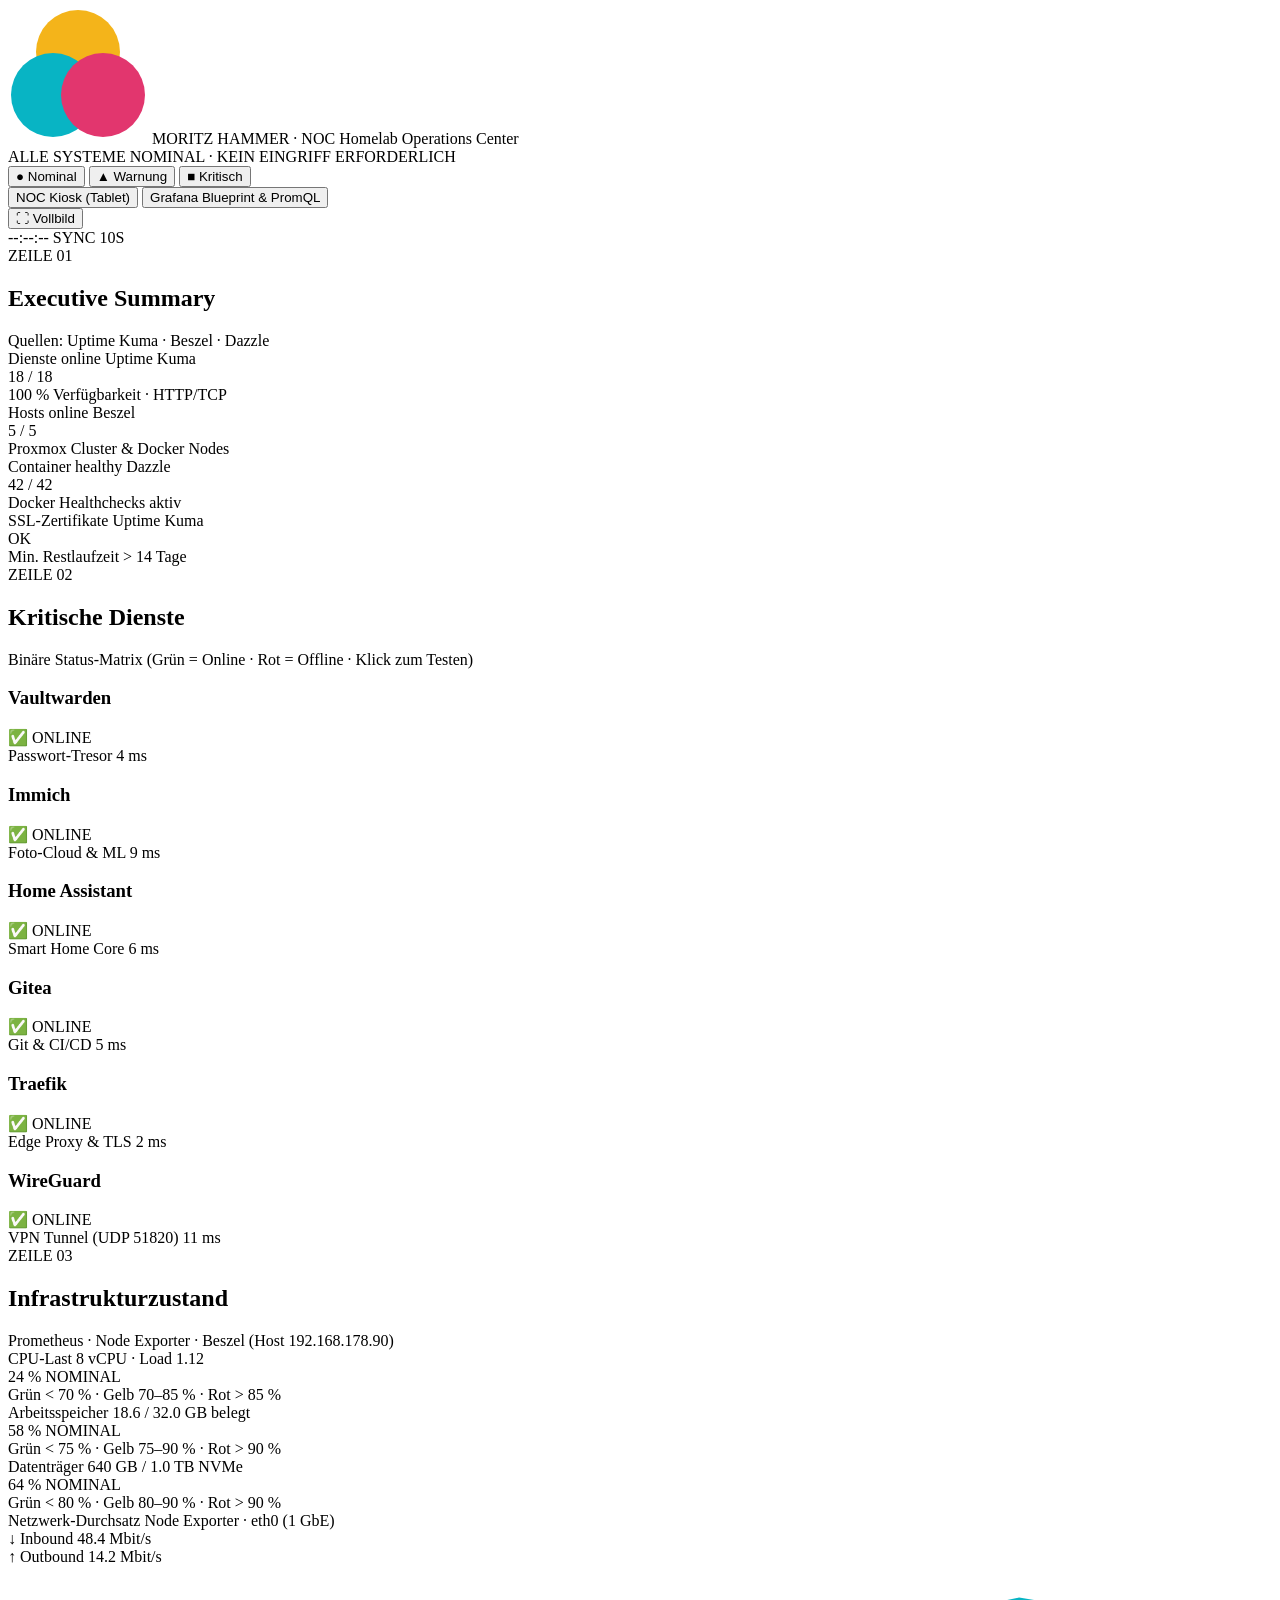
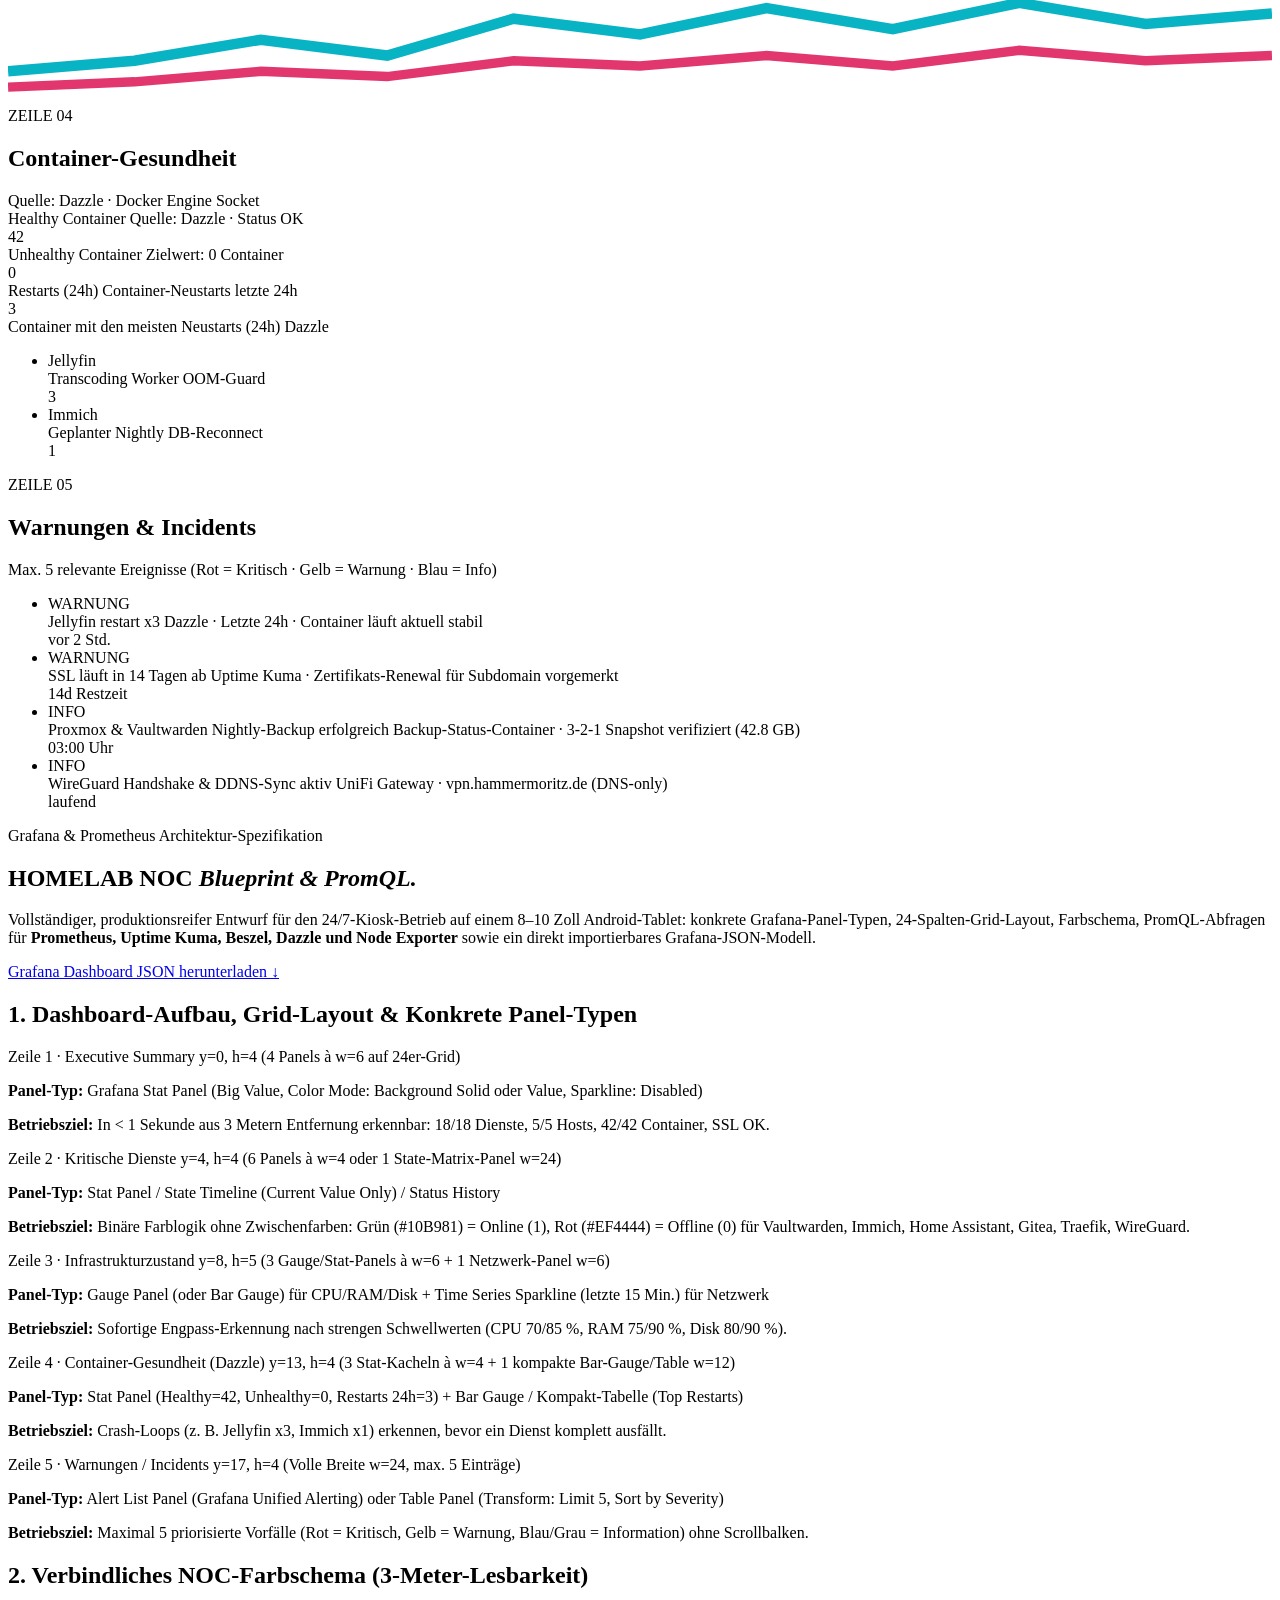
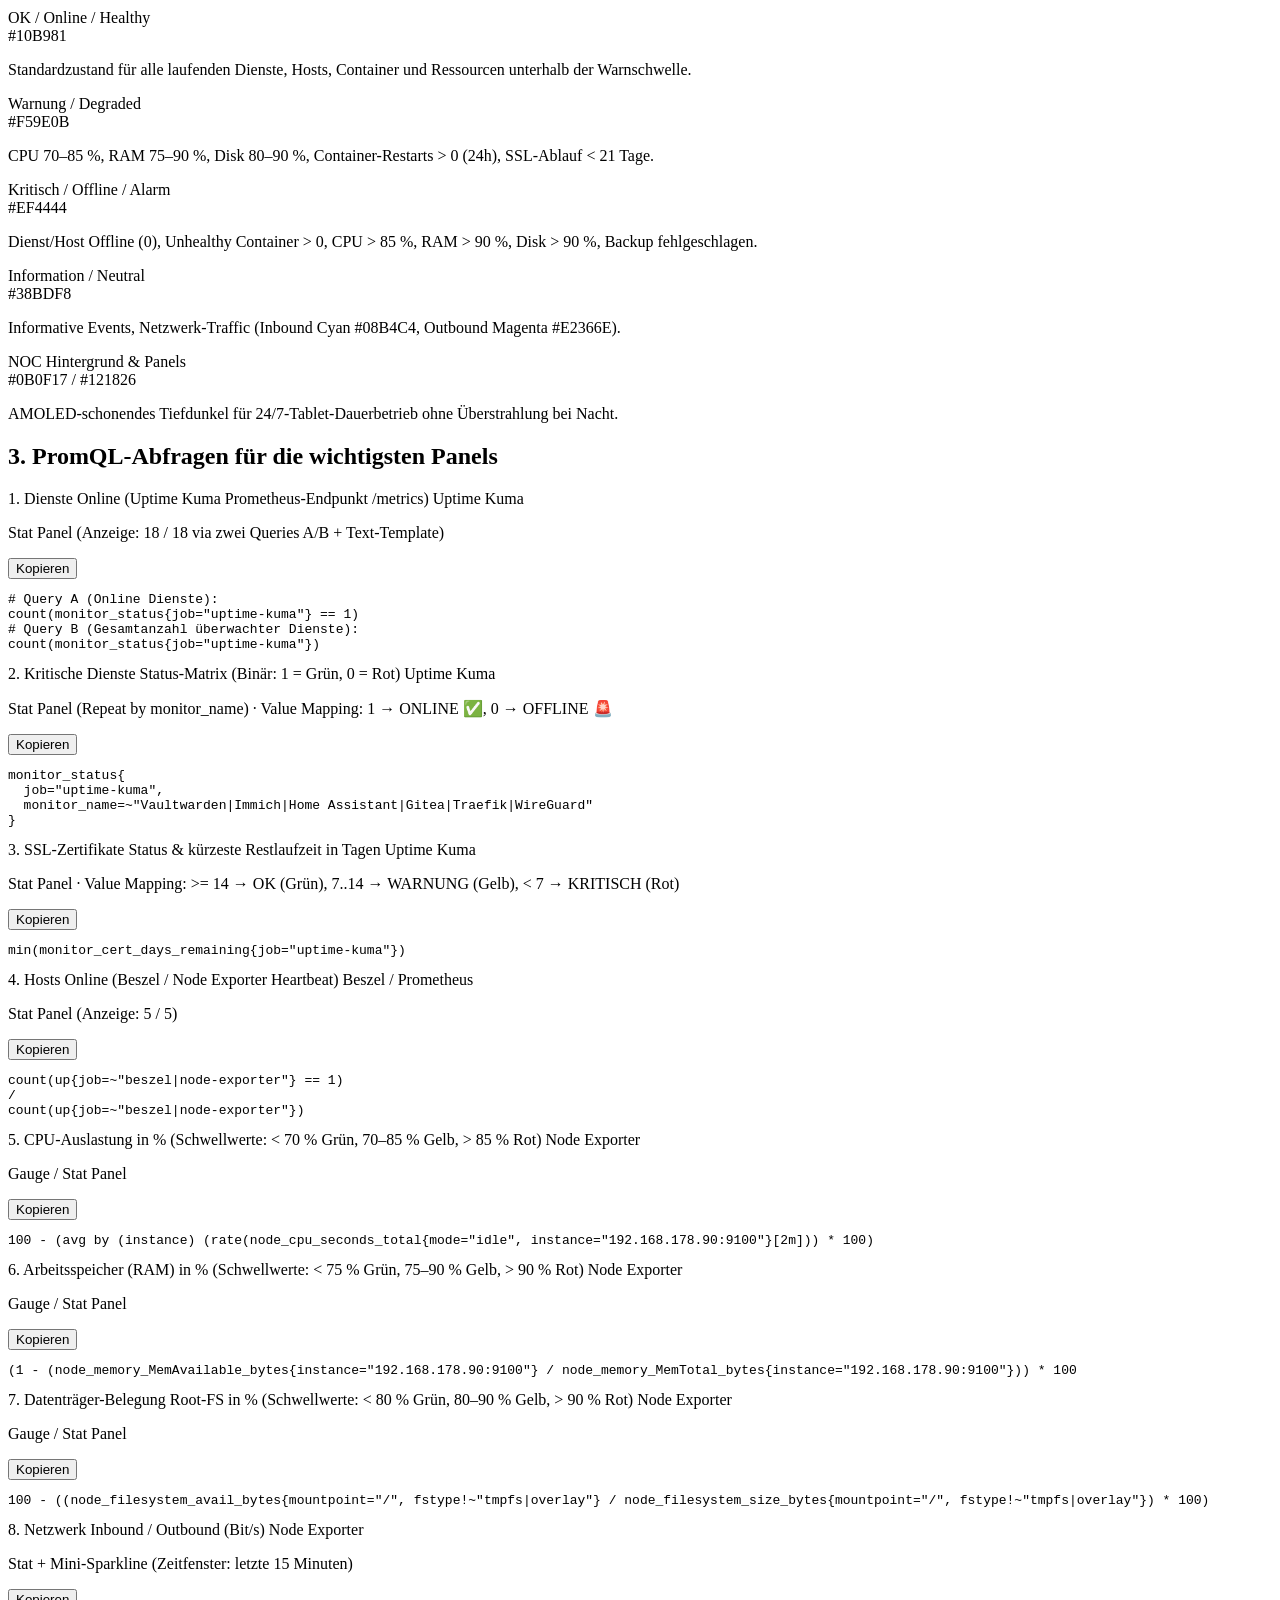
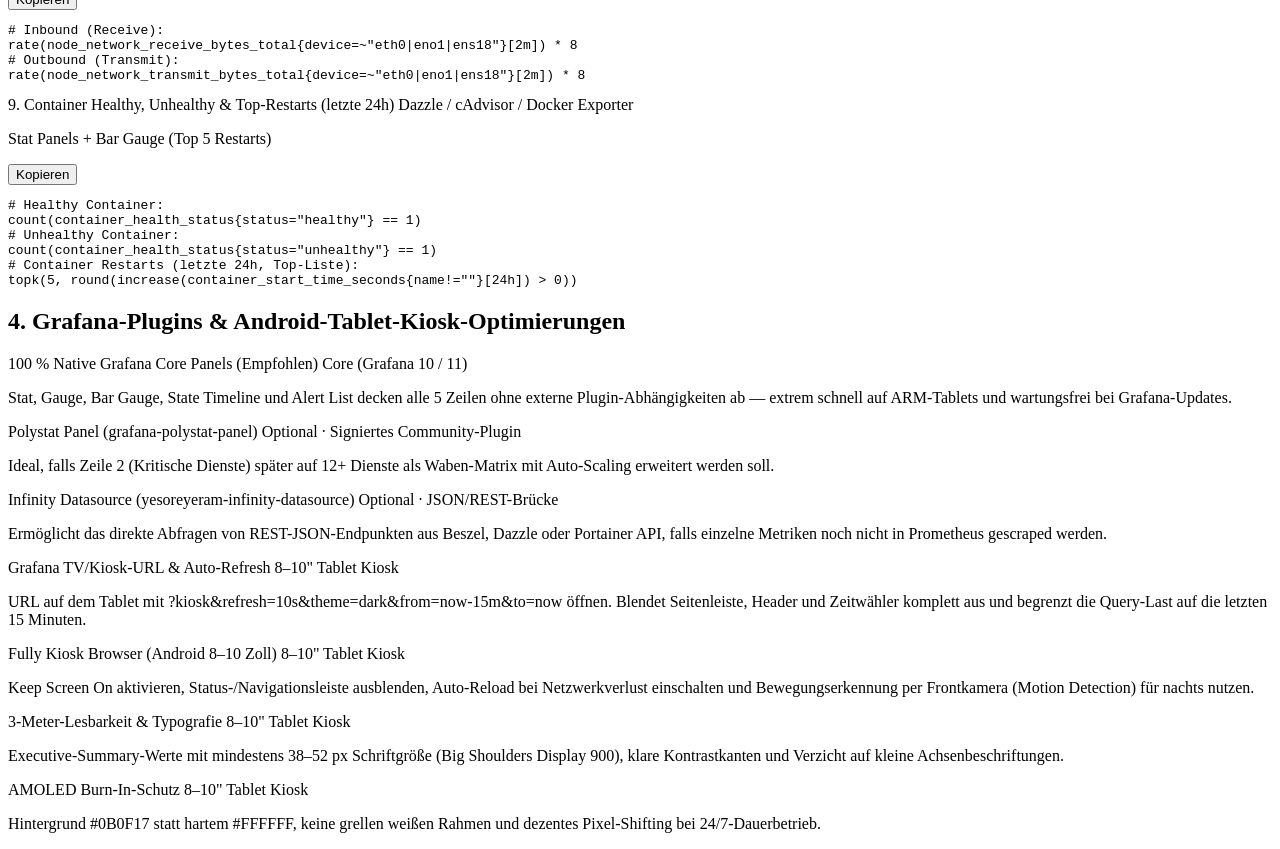
==== public/index.html @ 2167f8a5 "Initial Hugo NOC Server Dashboard for 8-10 inch Tablet Kiosk + Grafana/Prometheus Blueprint" ====
<!doctype html><html lang=de><head><meta name=generator content="Hugo 0.139.3"><meta charset=UTF-8><meta name=viewport content="width=device-width,initial-scale=1"><title>MORITZ HAMMER · NOC Server Dashboard (Grafana & Homelab)</title>
<meta name=description content="Produktionsreifes Homelab NOC Status-Dashboard & Grafana/Prometheus-Architektur für Tablet-Kiosk-Betrieb (Uptime Kuma, Beszel, Dazzle, Node Exporter)."><link rel=icon type=image/svg+xml href=/favicon.svg><link rel=preload href=/fonts/big-shoulders-display-latin.woff2 as=font type=font/woff2 crossorigin><link rel=preload href=/fonts/instrument-sans-latin.woff2 as=font type=font/woff2 crossorigin><link rel=preload href=/fonts/instrument-serif-italic-latin.woff2 as=font type=font/woff2 crossorigin><link rel=stylesheet href=/css/style.css></head><body class=view-noc><div class=noc-shell><header class=noc-topbar><div class=topbar-brand><span class=mark aria-hidden=true><svg width="140" height="136" viewBox="0 0 140 136" fill="none"><circle cx="70" cy="44" r="42" fill="#f4b41a"/><circle cx="45" cy="87" r="42" fill="#08b4c4"/><circle cx="95" cy="87" r="42" fill="#e2366e"/></svg>
</span><span class=brand-title>MORITZ HAMMER · NOC</span>
<span class=brand-sub>Homelab Operations Center</span></div><div class=global-verdict id=global-verdict role=status aria-live=polite><span class=verdict-led aria-hidden=true></span>
<span id=global-verdict-text>ALLE SYSTEME NOMINAL · KEIN EINGRIFF ERFORDERLICH</span></div><div class=topbar-controls><div class=pill-group role=group aria-label=Szenario-Simulation><button type=button class="pill-btn sim-ok" data-sim=ok aria-pressed=true title="Regelbetrieb: Alles grün">● Nominal</button>
<button type=button class="pill-btn sim-warn" data-sim=warn aria-pressed=false title="Simuliere Ressourcen- & SSL-Warnung">▲ Warnung</button>
<button type=button class="pill-btn sim-crit" data-sim=crit aria-pressed=false title="Simuliere Dienst- & Host-Ausfall">■ Kritisch</button></div><div class=pill-group role=group aria-label="Ansicht wechseln"><button type=button class=pill-btn id=btn-view-noc aria-pressed=true>NOC Kiosk (Tablet)</button>
<button type=button class=pill-btn id=btn-view-bp aria-pressed=false>Grafana Blueprint & PromQL</button></div><button type=button class=pill-btn id=btn-kiosk-fs aria-pressed=false title="Kiosk-Vollbild & Screen Wake-Lock aktivieren">⛶ Vollbild</button><div class=noc-clock-box><span id=noc-clock>--:--:--</span>
<span class=noc-clock-sub id=noc-refresh-label>SYNC 10S</span></div></div></header><main class=noc-grid-view id=noc-monitor-view aria-label="NOC Statusmonitor (5 Zeilen)"><section class=noc-row aria-label="Zeile 1: Executive Summary"><div class=row-header><div class=row-title-wrap><span class=row-idx>ZEILE 01</span><h2 class=row-title>Executive Summary</h2></div><span class=row-source>Quellen: Uptime Kuma · Beszel · Dazzle</span></div><div class=exec-grid><article class=stat-card data-exec-id=services-online><div class=stat-top><span class=stat-label>Dienste online</span>
<span class=stat-src-chip>Uptime Kuma</span></div><div class=stat-value>18 / 18</div><div class=stat-sub>100 % Verfügbarkeit · HTTP/TCP</div></article><article class=stat-card data-exec-id=hosts-online><div class=stat-top><span class=stat-label>Hosts online</span>
<span class=stat-src-chip>Beszel</span></div><div class=stat-value>5 / 5</div><div class=stat-sub>Proxmox Cluster & Docker Nodes</div></article><article class=stat-card data-exec-id=containers-healthy><div class=stat-top><span class=stat-label>Container healthy</span>
<span class=stat-src-chip>Dazzle</span></div><div class=stat-value>42 / 42</div><div class=stat-sub>Docker Healthchecks aktiv</div></article><article class=stat-card data-exec-id=ssl-status><div class=stat-top><span class=stat-label>SSL-Zertifikate</span>
<span class=stat-src-chip>Uptime Kuma</span></div><div class=stat-value>OK</div><div class=stat-sub>Min. Restlaufzeit > 14 Tage</div></article></div></section><section class=noc-row aria-label="Zeile 2: Kritische Dienste"><div class=row-header><div class=row-title-wrap><span class=row-idx>ZEILE 02</span><h2 class=row-title>Kritische Dienste</h2></div><span class=row-source>Binäre Status-Matrix (Grün = Online · Rot = Offline · Klick zum Testen)</span></div><div class=services-matrix><article class=svc-tile data-svc-id=vaultwarden data-default-latency="4 ms" title="Klicken, um Ausfall von Vaultwarden zu simulieren"><div class=svc-head><h3 class=svc-name>Vaultwarden</h3><span class=svc-badge>✅ ONLINE</span></div><div class=svc-foot><span>Passwort-Tresor</span>
<span class=svc-latency>4 ms</span></div></article><article class=svc-tile data-svc-id=immich data-default-latency="9 ms" title="Klicken, um Ausfall von Immich zu simulieren"><div class=svc-head><h3 class=svc-name>Immich</h3><span class=svc-badge>✅ ONLINE</span></div><div class=svc-foot><span>Foto-Cloud & ML</span>
<span class=svc-latency>9 ms</span></div></article><article class=svc-tile data-svc-id=homeassistant data-default-latency="6 ms" title="Klicken, um Ausfall von Home Assistant zu simulieren"><div class=svc-head><h3 class=svc-name>Home Assistant</h3><span class=svc-badge>✅ ONLINE</span></div><div class=svc-foot><span>Smart Home Core</span>
<span class=svc-latency>6 ms</span></div></article><article class=svc-tile data-svc-id=gitea data-default-latency="5 ms" title="Klicken, um Ausfall von Gitea zu simulieren"><div class=svc-head><h3 class=svc-name>Gitea</h3><span class=svc-badge>✅ ONLINE</span></div><div class=svc-foot><span>Git & CI/CD</span>
<span class=svc-latency>5 ms</span></div></article><article class=svc-tile data-svc-id=traefik data-default-latency="2 ms" title="Klicken, um Ausfall von Traefik zu simulieren"><div class=svc-head><h3 class=svc-name>Traefik</h3><span class=svc-badge>✅ ONLINE</span></div><div class=svc-foot><span>Edge Proxy & TLS</span>
<span class=svc-latency>2 ms</span></div></article><article class=svc-tile data-svc-id=wireguard data-default-latency="11 ms" title="Klicken, um Ausfall von WireGuard zu simulieren"><div class=svc-head><h3 class=svc-name>WireGuard</h3><span class=svc-badge>✅ ONLINE</span></div><div class=svc-foot><span>VPN Tunnel (UDP 51820)</span>
<span class=svc-latency>11 ms</span></div></article></div></section><section class=noc-row aria-label="Zeile 3: Infrastrukturzustand"><div class=row-header><div class=row-title-wrap><span class=row-idx>ZEILE 03</span><h2 class=row-title>Infrastrukturzustand</h2></div><span class=row-source>Prometheus · Node Exporter · Beszel (Host 192.168.178.90)</span></div><div class=infra-grid><article class=gauge-card data-gauge-id=cpu><div class=gauge-top><span class=gauge-label>CPU-Last</span>
<span class=gauge-detail>8 vCPU · Load 1.12</span></div><div class=gauge-mid><span class=gauge-num>24 %</span>
<span class=gauge-state-tag>NOMINAL</span></div><div class=gauge-track aria-hidden=true><div class="gauge-fill gauge-fill--cpu"></div></div><div class=gauge-thresh>Grün &lt; 70 % · Gelb 70–85 % · Rot > 85 %</div></article><article class=gauge-card data-gauge-id=ram><div class=gauge-top><span class=gauge-label>Arbeitsspeicher</span>
<span class=gauge-detail>18.6 / 32.0 GB belegt</span></div><div class=gauge-mid><span class=gauge-num>58 %</span>
<span class=gauge-state-tag>NOMINAL</span></div><div class=gauge-track aria-hidden=true><div class="gauge-fill gauge-fill--ram"></div></div><div class=gauge-thresh>Grün &lt; 75 % · Gelb 75–90 % · Rot > 90 %</div></article><article class=gauge-card data-gauge-id=disk><div class=gauge-top><span class=gauge-label>Datenträger</span>
<span class=gauge-detail>640 GB / 1.0 TB NVMe</span></div><div class=gauge-mid><span class=gauge-num>64 %</span>
<span class=gauge-state-tag>NOMINAL</span></div><div class=gauge-track aria-hidden=true><div class="gauge-fill gauge-fill--disk"></div></div><div class=gauge-thresh>Grün &lt; 80 % · Gelb 80–90 % · Rot > 90 %</div></article><article class=gauge-card data-gauge-id=net><div class=gauge-top><span class=gauge-label>Netzwerk-Durchsatz</span>
<span class=gauge-detail>Node Exporter · eth0 (1 GbE)</span></div><div class=net-rates><div class=net-rate-item><span class=net-dir>↓ Inbound</span>
<span class="net-val net-val--in" id=net-in-val>48.4 Mbit/s</span></div><div class=net-rate-item><span class=net-dir>↑ Outbound</span>
<span class="net-val net-val--out" id=net-out-val>14.2 Mbit/s</span></div></div><svg class="net-spark" viewBox="0 0 240 26" fill="none" aria-hidden="true"><polyline points="0,20 24,18 48,14 72,17 96,10 120,13 144,8 168,12 192,7 216,11 240,9" stroke="#08b4c4" stroke-width="2" fill="none"/><polyline points="0,23 24,22 48,20 72,21 96,18 120,19 144,17 168,19 192,16 216,18 240,17" stroke="#e2366e" stroke-width="1.8" fill="none"/></svg></article></div></section><section class=noc-row aria-label="Zeile 4: Container-Gesundheit"><div class=row-header><div class=row-title-wrap><span class=row-idx>ZEILE 04</span><h2 class=row-title>Container-Gesundheit</h2></div><span class=row-source>Quelle: Dazzle · Docker Engine Socket</span></div><div class=container-row-grid><article class=cnt-stat id=cnt-healthy><div class=cnt-meta><span class=cnt-label>Healthy Container</span>
<span class=cnt-sub>Quelle: Dazzle · Status OK</span></div><span class=cnt-num>42</span></article><article class=cnt-stat id=cnt-unhealthy><div class=cnt-meta><span class=cnt-label>Unhealthy Container</span>
<span class=cnt-sub>Zielwert: 0 Container</span></div><span class=cnt-num>0</span></article><article class="cnt-stat status-warn" id=cnt-restarts><div class=cnt-meta><span class=cnt-label>Restarts (24h)</span>
<span class=cnt-sub>Container-Neustarts letzte 24h</span></div><span class=cnt-num>3</span></article><div class=restarts-box><div class=restarts-head><span>Container mit den meisten Neustarts (24h)</span>
<span>Dazzle</span></div><ul class=restart-list><li class=restart-item><div><div class=restart-name>Jellyfin</div><div class=restart-reason>Transcoding Worker OOM-Guard</div></div><span class=restart-count>3</span></li><li class=restart-item><div><div class=restart-name>Immich</div><div class=restart-reason>Geplanter Nightly DB-Reconnect</div></div><span class=restart-count>1</span></li></ul></div></div></section><section class=noc-row aria-label="Zeile 5: Warnungen und Incidents"><div class=row-header><div class=row-title-wrap><span class=row-idx>ZEILE 05</span><h2 class=row-title>Warnungen & Incidents</h2></div><span class=row-source>Max. 5 relevante Ereignisse (Rot = Kritisch · Gelb = Warnung · Blau = Info)</span></div><ul class=incidents-list id=incidents-list><li class="incident-card level-warn"><div class=inc-left><span class=inc-badge>WARNUNG</span><div class=inc-text><span class=inc-title>Jellyfin restart x3</span>
<span class=inc-meta>Dazzle · Letzte 24h · Container läuft aktuell stabil</span></div></div><span class=inc-time>vor 2 Std.</span></li><li class="incident-card level-warn"><div class=inc-left><span class=inc-badge>WARNUNG</span><div class=inc-text><span class=inc-title>SSL läuft in 14 Tagen ab</span>
<span class=inc-meta>Uptime Kuma · Zertifikats-Renewal für Subdomain vorgemerkt</span></div></div><span class=inc-time>14d Restzeit</span></li><li class="incident-card level-info"><div class=inc-left><span class=inc-badge>INFO</span><div class=inc-text><span class=inc-title>Proxmox & Vaultwarden Nightly-Backup erfolgreich</span>
<span class=inc-meta>Backup-Status-Container · 3-2-1 Snapshot verifiziert (42.8 GB)</span></div></div><span class=inc-time>03:00 Uhr</span></li><li class="incident-card level-info"><div class=inc-left><span class=inc-badge>INFO</span><div class=inc-text><span class=inc-title>WireGuard Handshake & DDNS-Sync aktiv</span>
<span class=inc-meta>UniFi Gateway · vpn.hammermoritz.de (DNS-only)</span></div></div><span class=inc-time>laufend</span></li></ul></section></main><section class=blueprint-view id=blueprint-view aria-label="Grafana & Prometheus Architektur-Blueprint"><div class=bp-hero><div class=bp-hero-copy><span class=bp-eyebrow>Grafana & Prometheus Architektur-Spezifikation</span><h1>HOMELAB NOC <em>Blueprint & PromQL.</em></h1><p>Vollständiger, produktionsreifer Entwurf für den 24/7-Kiosk-Betrieb auf einem 8–10 Zoll Android-Tablet:
konkrete Grafana-Panel-Typen, 24-Spalten-Grid-Layout, Farbschema, PromQL-Abfragen für
<strong>Prometheus, Uptime Kuma, Beszel, Dazzle und Node Exporter</strong> sowie ein direkt importierbares Grafana-JSON-Modell.</p></div><div class=bp-actions><a href=/grafana-noc-dashboard.json download=grafana-noc-dashboard.json class=bp-btn>Grafana Dashboard JSON herunterladen ↓</a></div></div><div class=bp-section><h2 class=bp-sec-title>1. Dashboard-Aufbau, Grid-Layout & Konkrete Panel-Typen</h2><div class=bp-grid-2><article class=bp-card><div class=bp-card-head><span class=bp-card-title>Zeile 1 · Executive Summary</span>
<span class=bp-chip>y=0, h=4 (4 Panels à w=6 auf 24er-Grid)</span></div><p class=bp-card-desc><strong>Panel-Typ:</strong> Grafana Stat Panel (Big Value, Color Mode: Background Solid oder Value, Sparkline: Disabled)</p><p class=bp-card-desc><strong>Betriebsziel:</strong> In &lt; 1 Sekunde aus 3 Metern Entfernung erkennbar: 18/18 Dienste, 5/5 Hosts, 42/42 Container, SSL OK.</p></article><article class=bp-card><div class=bp-card-head><span class=bp-card-title>Zeile 2 · Kritische Dienste</span>
<span class=bp-chip>y=4, h=4 (6 Panels à w=4 oder 1 State-Matrix-Panel w=24)</span></div><p class=bp-card-desc><strong>Panel-Typ:</strong> Stat Panel / State Timeline (Current Value Only) / Status History</p><p class=bp-card-desc><strong>Betriebsziel:</strong> Binäre Farblogik ohne Zwischenfarben: Grün (#10B981) = Online (1), Rot (#EF4444) = Offline (0) für Vaultwarden, Immich, Home Assistant, Gitea, Traefik, WireGuard.</p></article><article class=bp-card><div class=bp-card-head><span class=bp-card-title>Zeile 3 · Infrastrukturzustand</span>
<span class=bp-chip>y=8, h=5 (3 Gauge/Stat-Panels à w=6 + 1 Netzwerk-Panel w=6)</span></div><p class=bp-card-desc><strong>Panel-Typ:</strong> Gauge Panel (oder Bar Gauge) für CPU/RAM/Disk + Time Series Sparkline (letzte 15 Min.) für Netzwerk</p><p class=bp-card-desc><strong>Betriebsziel:</strong> Sofortige Engpass-Erkennung nach strengen Schwellwerten (CPU 70/85 %, RAM 75/90 %, Disk 80/90 %).</p></article><article class=bp-card><div class=bp-card-head><span class=bp-card-title>Zeile 4 · Container-Gesundheit (Dazzle)</span>
<span class=bp-chip>y=13, h=4 (3 Stat-Kacheln à w=4 + 1 kompakte Bar-Gauge/Table w=12)</span></div><p class=bp-card-desc><strong>Panel-Typ:</strong> Stat Panel (Healthy=42, Unhealthy=0, Restarts 24h=3) + Bar Gauge / Kompakt-Tabelle (Top Restarts)</p><p class=bp-card-desc><strong>Betriebsziel:</strong> Crash-Loops (z. B. Jellyfin x3, Immich x1) erkennen, bevor ein Dienst komplett ausfällt.</p></article><article class=bp-card><div class=bp-card-head><span class=bp-card-title>Zeile 5 · Warnungen / Incidents</span>
<span class=bp-chip>y=17, h=4 (Volle Breite w=24, max. 5 Einträge)</span></div><p class=bp-card-desc><strong>Panel-Typ:</strong> Alert List Panel (Grafana Unified Alerting) oder Table Panel (Transform: Limit 5, Sort by Severity)</p><p class=bp-card-desc><strong>Betriebsziel:</strong> Maximal 5 priorisierte Vorfälle (Rot = Kritisch, Gelb = Warnung, Blau/Grau = Information) ohne Scrollbalken.</p></article></div></div><div class=bp-section><h2 class=bp-sec-title>2. Verbindliches NOC-Farbschema (3-Meter-Lesbarkeit)</h2><div class=bp-grid-3><article class=bp-card><div class=color-swatch-row><span class="color-swatch swatch-ok"></span><div><div class=bp-card-title>OK / Online / Healthy</div><span class=bp-chip>#10B981</span></div></div><p class=bp-card-desc>Standardzustand für alle laufenden Dienste, Hosts, Container und Ressourcen unterhalb der Warnschwelle.</p></article><article class=bp-card><div class=color-swatch-row><span class="color-swatch swatch-warn"></span><div><div class=bp-card-title>Warnung / Degraded</div><span class=bp-chip>#F59E0B</span></div></div><p class=bp-card-desc>CPU 70–85 %, RAM 75–90 %, Disk 80–90 %, Container-Restarts > 0 (24h), SSL-Ablauf &lt; 21 Tage.</p></article><article class=bp-card><div class=color-swatch-row><span class="color-swatch swatch-crit"></span><div><div class=bp-card-title>Kritisch / Offline / Alarm</div><span class=bp-chip>#EF4444</span></div></div><p class=bp-card-desc>Dienst/Host Offline (0), Unhealthy Container > 0, CPU > 85 %, RAM > 90 %, Disk > 90 %, Backup fehlgeschlagen.</p></article><article class=bp-card><div class=color-swatch-row><span class="color-swatch swatch-info"></span><div><div class=bp-card-title>Information / Neutral</div><span class=bp-chip>#38BDF8</span></div></div><p class=bp-card-desc>Informative Events, Netzwerk-Traffic (Inbound Cyan #08B4C4, Outbound Magenta #E2366E).</p></article><article class=bp-card><div class=color-swatch-row><span class="color-swatch swatch-bg"></span><div><div class=bp-card-title>NOC Hintergrund & Panels</div><span class=bp-chip>#0B0F17 / #121826</span></div></div><p class=bp-card-desc>AMOLED-schonendes Tiefdunkel für 24/7-Tablet-Dauerbetrieb ohne Überstrahlung bei Nacht.</p></article></div></div><div class=bp-section><h2 class=bp-sec-title>3. PromQL-Abfragen für die wichtigsten Panels</h2><div class=bp-grid-2><article class=bp-card><div class=bp-card-head><span class=bp-card-title>1. Dienste Online (Uptime Kuma Prometheus-Endpunkt /metrics)</span>
<span class=bp-chip>Uptime Kuma</span></div><p class=bp-card-desc>Stat Panel (Anzeige: 18 / 18 via zwei Queries A/B + Text-Template)</p><div class=bp-code-wrap><button type=button class=copy-btn data-copy-target=promql-0>Kopieren</button><pre class=bp-code id=promql-0># Query A (Online Dienste):
count(monitor_status{job=&#34;uptime-kuma&#34;} == 1)
# Query B (Gesamtanzahl überwachter Dienste):
count(monitor_status{job=&#34;uptime-kuma&#34;})
</pre></div></article><article class=bp-card><div class=bp-card-head><span class=bp-card-title>2. Kritische Dienste Status-Matrix (Binär: 1 = Grün, 0 = Rot)</span>
<span class=bp-chip>Uptime Kuma</span></div><p class=bp-card-desc>Stat Panel (Repeat by monitor_name) · Value Mapping: 1 → ONLINE ✅, 0 → OFFLINE 🚨</p><div class=bp-code-wrap><button type=button class=copy-btn data-copy-target=promql-1>Kopieren</button><pre class=bp-code id=promql-1>monitor_status{
  job=&#34;uptime-kuma&#34;,
  monitor_name=~&#34;Vaultwarden|Immich|Home Assistant|Gitea|Traefik|WireGuard&#34;
}
</pre></div></article><article class=bp-card><div class=bp-card-head><span class=bp-card-title>3. SSL-Zertifikate Status & kürzeste Restlaufzeit in Tagen</span>
<span class=bp-chip>Uptime Kuma</span></div><p class=bp-card-desc>Stat Panel · Value Mapping: >= 14 → OK (Grün), 7..14 → WARNUNG (Gelb), &lt; 7 → KRITISCH (Rot)</p><div class=bp-code-wrap><button type=button class=copy-btn data-copy-target=promql-2>Kopieren</button><pre class=bp-code id=promql-2>min(monitor_cert_days_remaining{job=&#34;uptime-kuma&#34;})
</pre></div></article><article class=bp-card><div class=bp-card-head><span class=bp-card-title>4. Hosts Online (Beszel / Node Exporter Heartbeat)</span>
<span class=bp-chip>Beszel / Prometheus</span></div><p class=bp-card-desc>Stat Panel (Anzeige: 5 / 5)</p><div class=bp-code-wrap><button type=button class=copy-btn data-copy-target=promql-3>Kopieren</button><pre class=bp-code id=promql-3>count(up{job=~&#34;beszel|node-exporter&#34;} == 1)
/
count(up{job=~&#34;beszel|node-exporter&#34;})
</pre></div></article><article class=bp-card><div class=bp-card-head><span class=bp-card-title>5. CPU-Auslastung in % (Schwellwerte: &lt; 70 % Grün, 70–85 % Gelb, > 85 % Rot)</span>
<span class=bp-chip>Node Exporter</span></div><p class=bp-card-desc>Gauge / Stat Panel</p><div class=bp-code-wrap><button type=button class=copy-btn data-copy-target=promql-4>Kopieren</button><pre class=bp-code id=promql-4>100 - (avg by (instance) (rate(node_cpu_seconds_total{mode=&#34;idle&#34;, instance=&#34;192.168.178.90:9100&#34;}[2m])) * 100)
</pre></div></article><article class=bp-card><div class=bp-card-head><span class=bp-card-title>6. Arbeitsspeicher (RAM) in % (Schwellwerte: &lt; 75 % Grün, 75–90 % Gelb, > 90 % Rot)</span>
<span class=bp-chip>Node Exporter</span></div><p class=bp-card-desc>Gauge / Stat Panel</p><div class=bp-code-wrap><button type=button class=copy-btn data-copy-target=promql-5>Kopieren</button><pre class=bp-code id=promql-5>(1 - (node_memory_MemAvailable_bytes{instance=&#34;192.168.178.90:9100&#34;} / node_memory_MemTotal_bytes{instance=&#34;192.168.178.90:9100&#34;})) * 100
</pre></div></article><article class=bp-card><div class=bp-card-head><span class=bp-card-title>7. Datenträger-Belegung Root-FS in % (Schwellwerte: &lt; 80 % Grün, 80–90 % Gelb, > 90 % Rot)</span>
<span class=bp-chip>Node Exporter</span></div><p class=bp-card-desc>Gauge / Stat Panel</p><div class=bp-code-wrap><button type=button class=copy-btn data-copy-target=promql-6>Kopieren</button><pre class=bp-code id=promql-6>100 - ((node_filesystem_avail_bytes{mountpoint=&#34;/&#34;, fstype!~&#34;tmpfs|overlay&#34;} / node_filesystem_size_bytes{mountpoint=&#34;/&#34;, fstype!~&#34;tmpfs|overlay&#34;}) * 100)
</pre></div></article><article class=bp-card><div class=bp-card-head><span class=bp-card-title>8. Netzwerk Inbound / Outbound (Bit/s)</span>
<span class=bp-chip>Node Exporter</span></div><p class=bp-card-desc>Stat + Mini-Sparkline (Zeitfenster: letzte 15 Minuten)</p><div class=bp-code-wrap><button type=button class=copy-btn data-copy-target=promql-7>Kopieren</button><pre class=bp-code id=promql-7># Inbound (Receive):
rate(node_network_receive_bytes_total{device=~&#34;eth0|eno1|ens18&#34;}[2m]) * 8
# Outbound (Transmit):
rate(node_network_transmit_bytes_total{device=~&#34;eth0|eno1|ens18&#34;}[2m]) * 8
</pre></div></article><article class=bp-card><div class=bp-card-head><span class=bp-card-title>9. Container Healthy, Unhealthy & Top-Restarts (letzte 24h)</span>
<span class=bp-chip>Dazzle / cAdvisor / Docker Exporter</span></div><p class=bp-card-desc>Stat Panels + Bar Gauge (Top 5 Restarts)</p><div class=bp-code-wrap><button type=button class=copy-btn data-copy-target=promql-8>Kopieren</button><pre class=bp-code id=promql-8># Healthy Container:
count(container_health_status{status=&#34;healthy&#34;} == 1)
# Unhealthy Container:
count(container_health_status{status=&#34;unhealthy&#34;} == 1)
# Container Restarts (letzte 24h, Top-Liste):
topk(5, round(increase(container_start_time_seconds{name!=&#34;&#34;}[24h]) &gt; 0))
</pre></div></article></div></div><div class=bp-section><h2 class=bp-sec-title>4. Grafana-Plugins & Android-Tablet-Kiosk-Optimierungen</h2><div class=bp-grid-2><article class=bp-card><div class=bp-card-head><span class=bp-card-title>100 % Native Grafana Core Panels (Empfohlen)</span>
<span class=bp-chip>Core (Grafana 10 / 11)</span></div><p class=bp-card-desc>Stat, Gauge, Bar Gauge, State Timeline und Alert List decken alle 5 Zeilen ohne externe Plugin-Abhängigkeiten ab — extrem schnell auf ARM-Tablets und wartungsfrei bei Grafana-Updates.</p></article><article class=bp-card><div class=bp-card-head><span class=bp-card-title>Polystat Panel (grafana-polystat-panel)</span>
<span class=bp-chip>Optional · Signiertes Community-Plugin</span></div><p class=bp-card-desc>Ideal, falls Zeile 2 (Kritische Dienste) später auf 12+ Dienste als Waben-Matrix mit Auto-Scaling erweitert werden soll.</p></article><article class=bp-card><div class=bp-card-head><span class=bp-card-title>Infinity Datasource (yesoreyeram-infinity-datasource)</span>
<span class=bp-chip>Optional · JSON/REST-Brücke</span></div><p class=bp-card-desc>Ermöglicht das direkte Abfragen von REST-JSON-Endpunkten aus Beszel, Dazzle oder Portainer API, falls einzelne Metriken noch nicht in Prometheus gescraped werden.</p></article><article class=bp-card><div class=bp-card-head><span class=bp-card-title>Grafana TV/Kiosk-URL & Auto-Refresh</span>
<span class=bp-chip>8–10" Tablet Kiosk</span></div><p class=bp-card-desc>URL auf dem Tablet mit ?kiosk&amp;refresh=10s&amp;theme=dark&amp;from=now-15m&amp;to=now öffnen. Blendet Seitenleiste, Header und Zeitwähler komplett aus und begrenzt die Query-Last auf die letzten 15 Minuten.</p></article><article class=bp-card><div class=bp-card-head><span class=bp-card-title>Fully Kiosk Browser (Android 8–10 Zoll)</span>
<span class=bp-chip>8–10" Tablet Kiosk</span></div><p class=bp-card-desc>Keep Screen On aktivieren, Status-/Navigationsleiste ausblenden, Auto-Reload bei Netzwerkverlust einschalten und Bewegungserkennung per Frontkamera (Motion Detection) für nachts nutzen.</p></article><article class=bp-card><div class=bp-card-head><span class=bp-card-title>3-Meter-Lesbarkeit & Typografie</span>
<span class=bp-chip>8–10" Tablet Kiosk</span></div><p class=bp-card-desc>Executive-Summary-Werte mit mindestens 38–52 px Schriftgröße (Big Shoulders Display 900), klare Kontrastkanten und Verzicht auf kleine Achsenbeschriftungen.</p></article><article class=bp-card><div class=bp-card-head><span class=bp-card-title>AMOLED Burn-In-Schutz</span>
<span class=bp-chip>8–10" Tablet Kiosk</span></div><p class=bp-card-desc>Hintergrund #0B0F17 statt hartem #FFFFFF, keine grellen weißen Rahmen und dezentes Pixel-Shifting bei 24/7-Dauerbetrieb.</p></article></div></div></section></div><script src=/js/main.js defer></script></body></html>
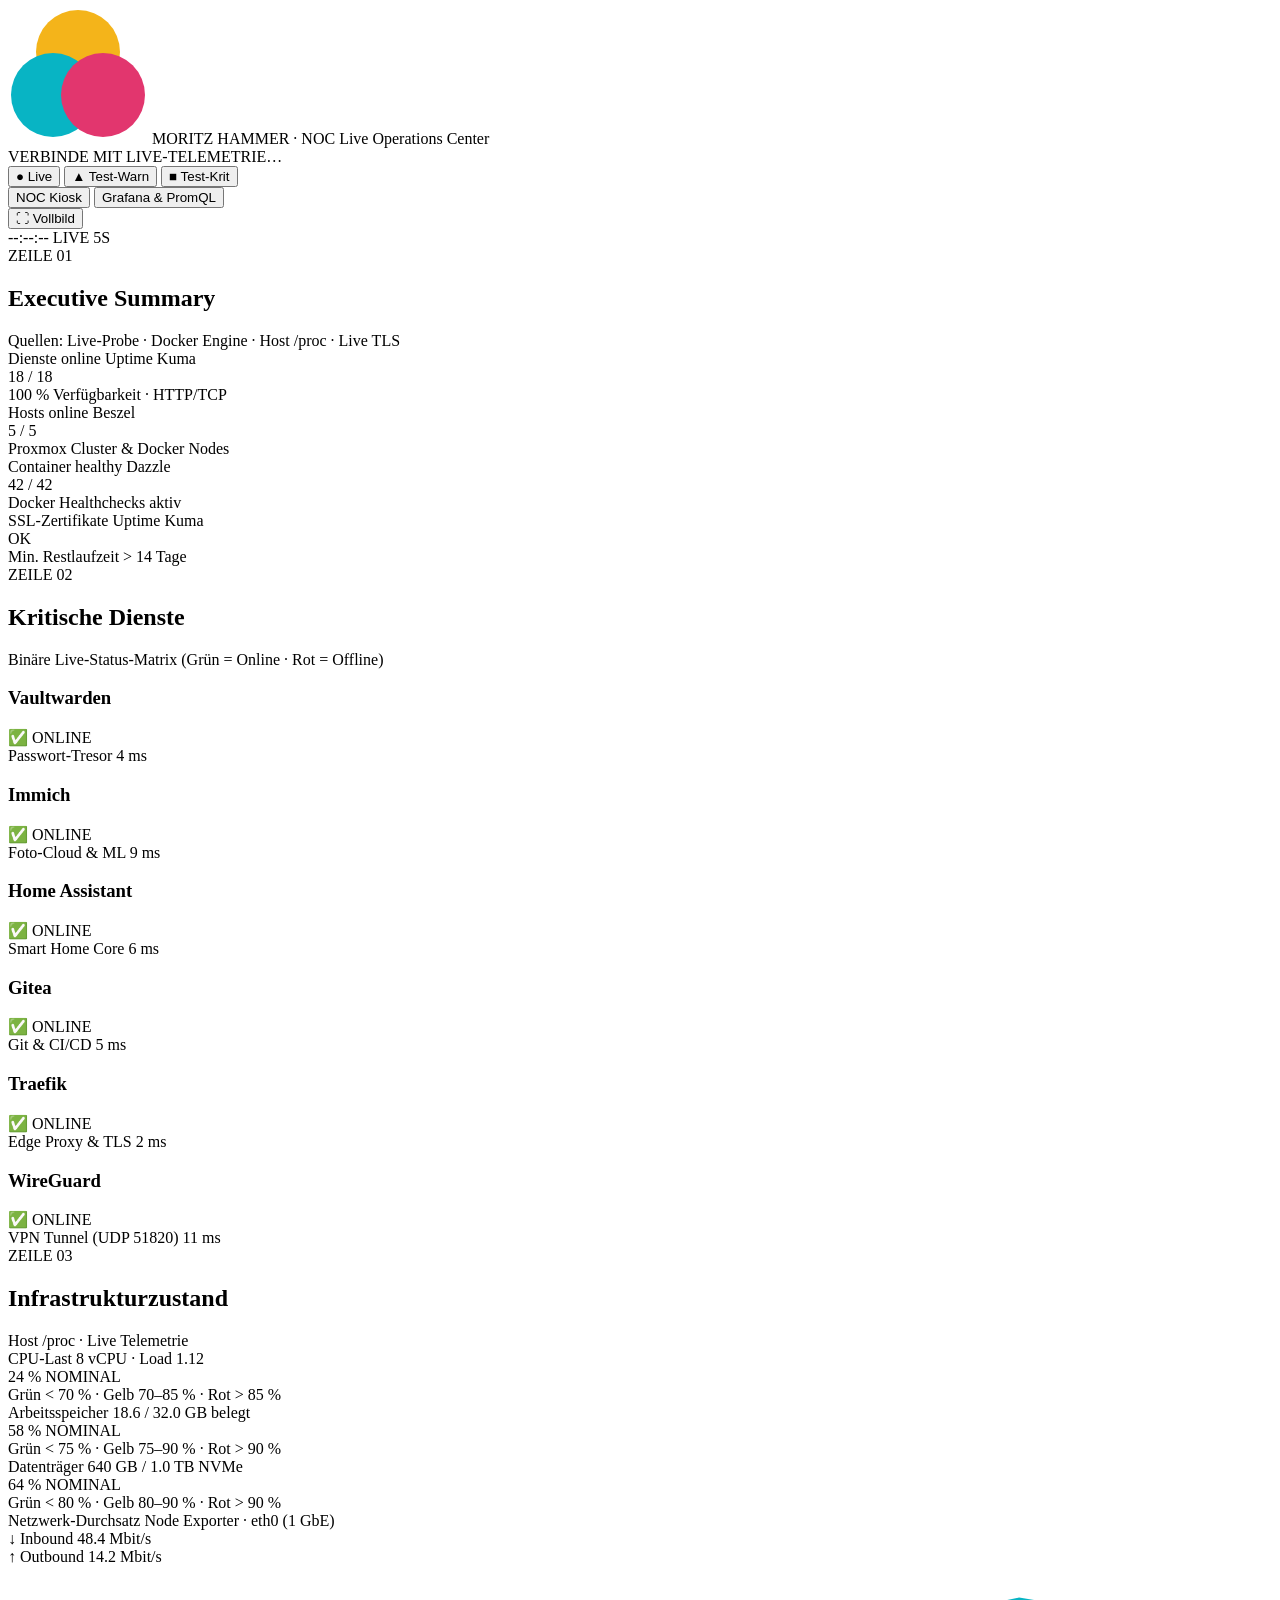
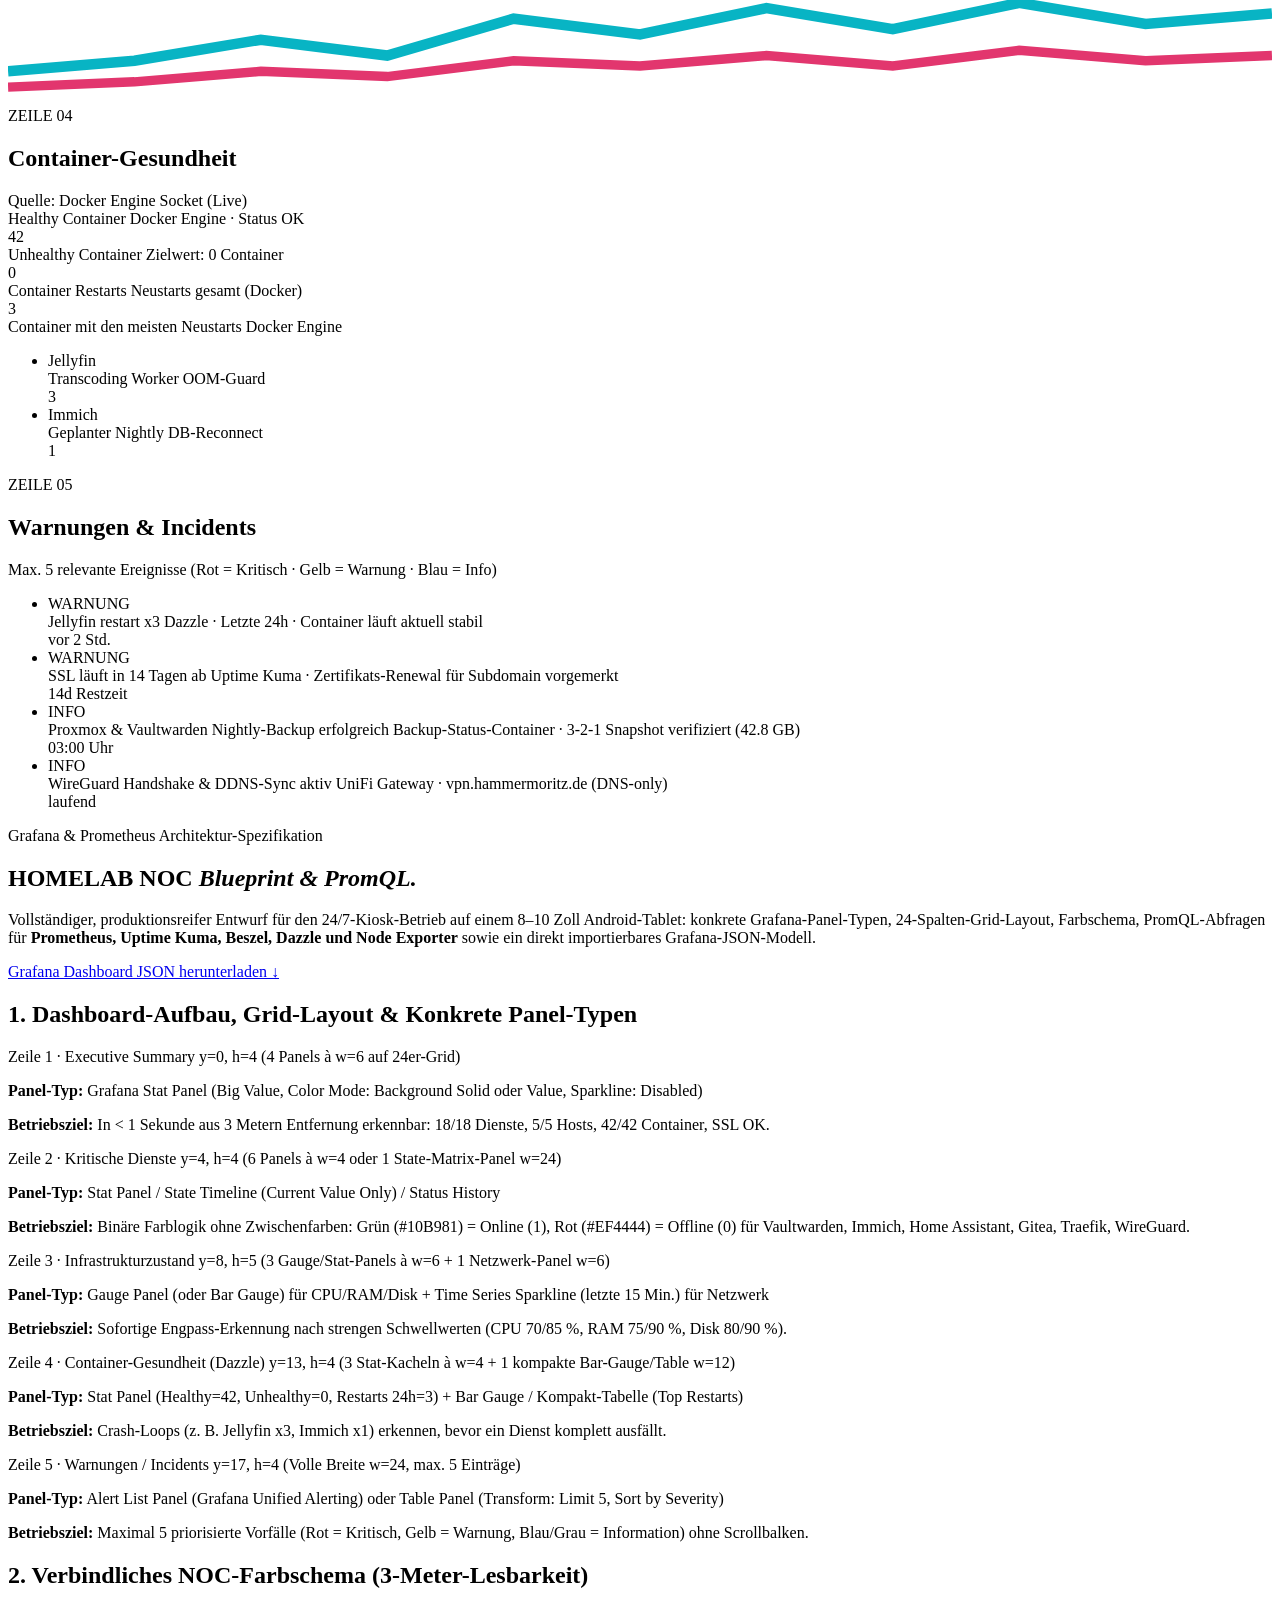
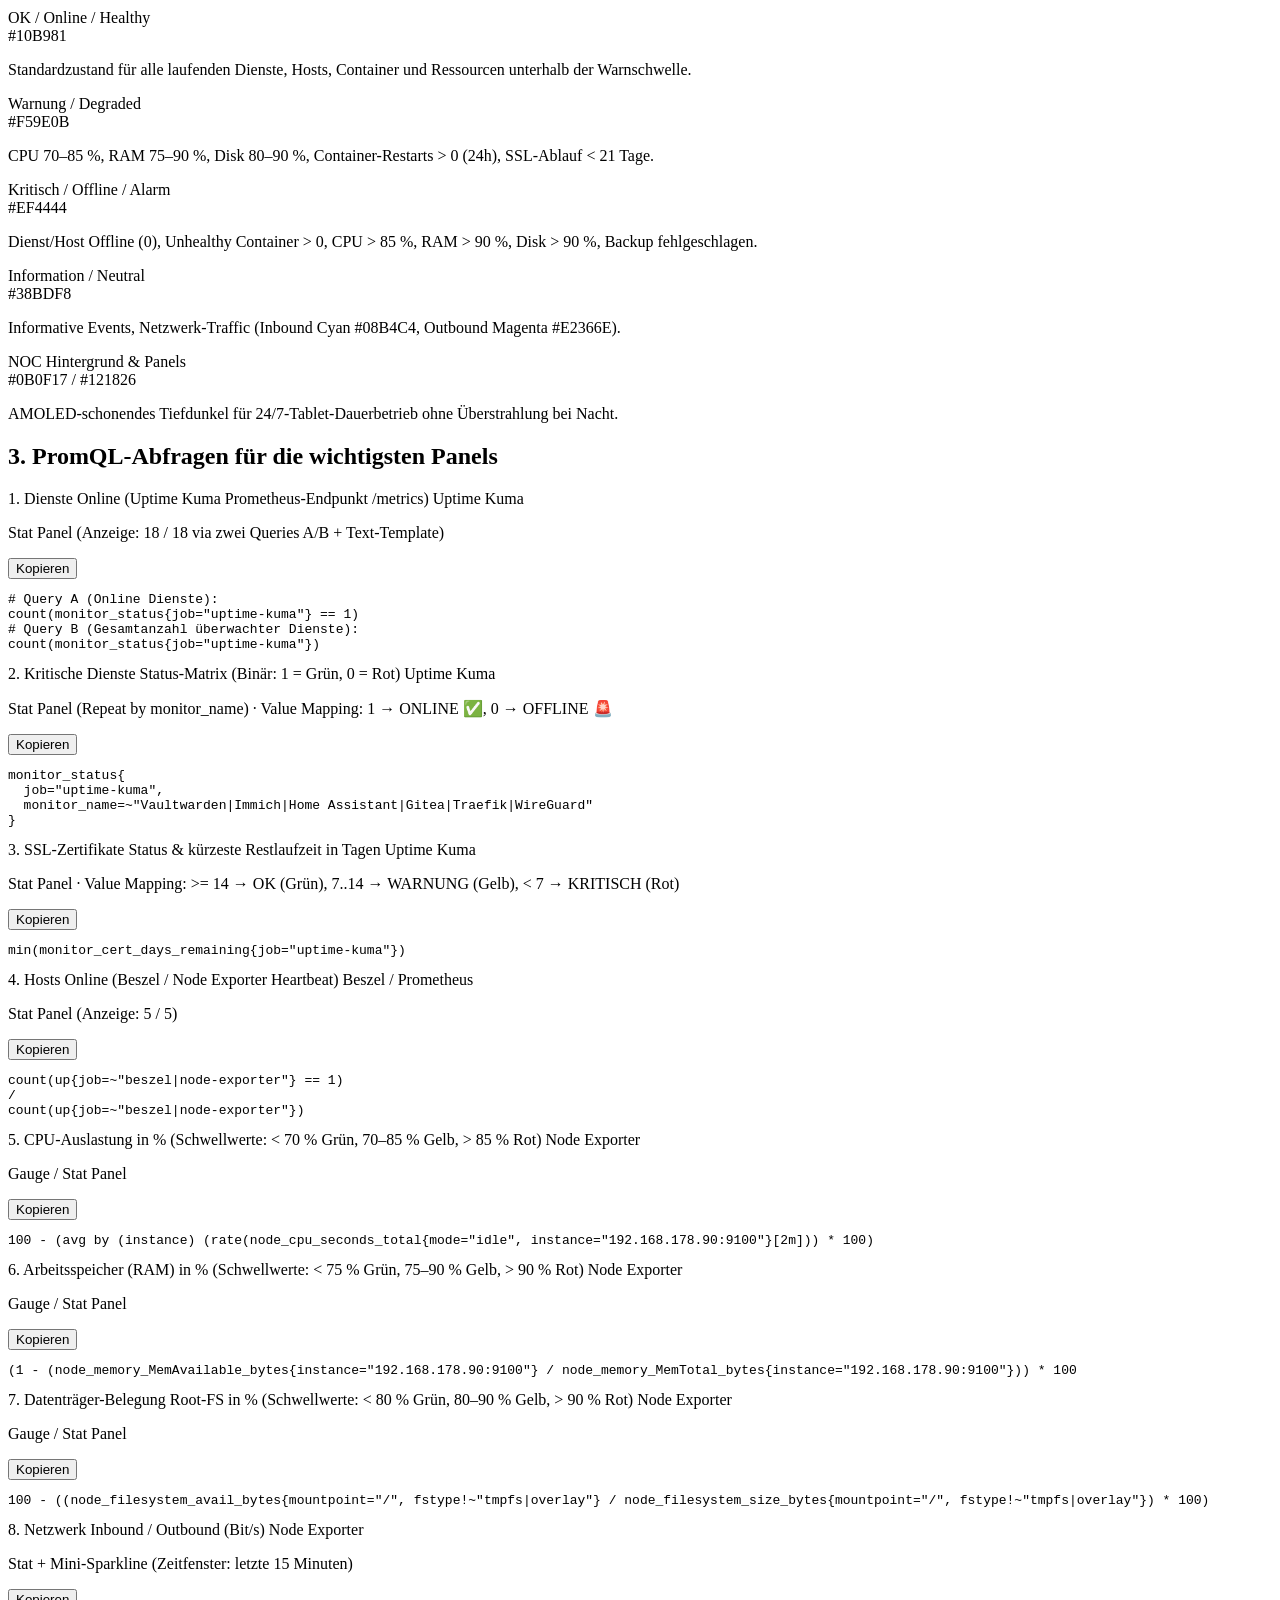
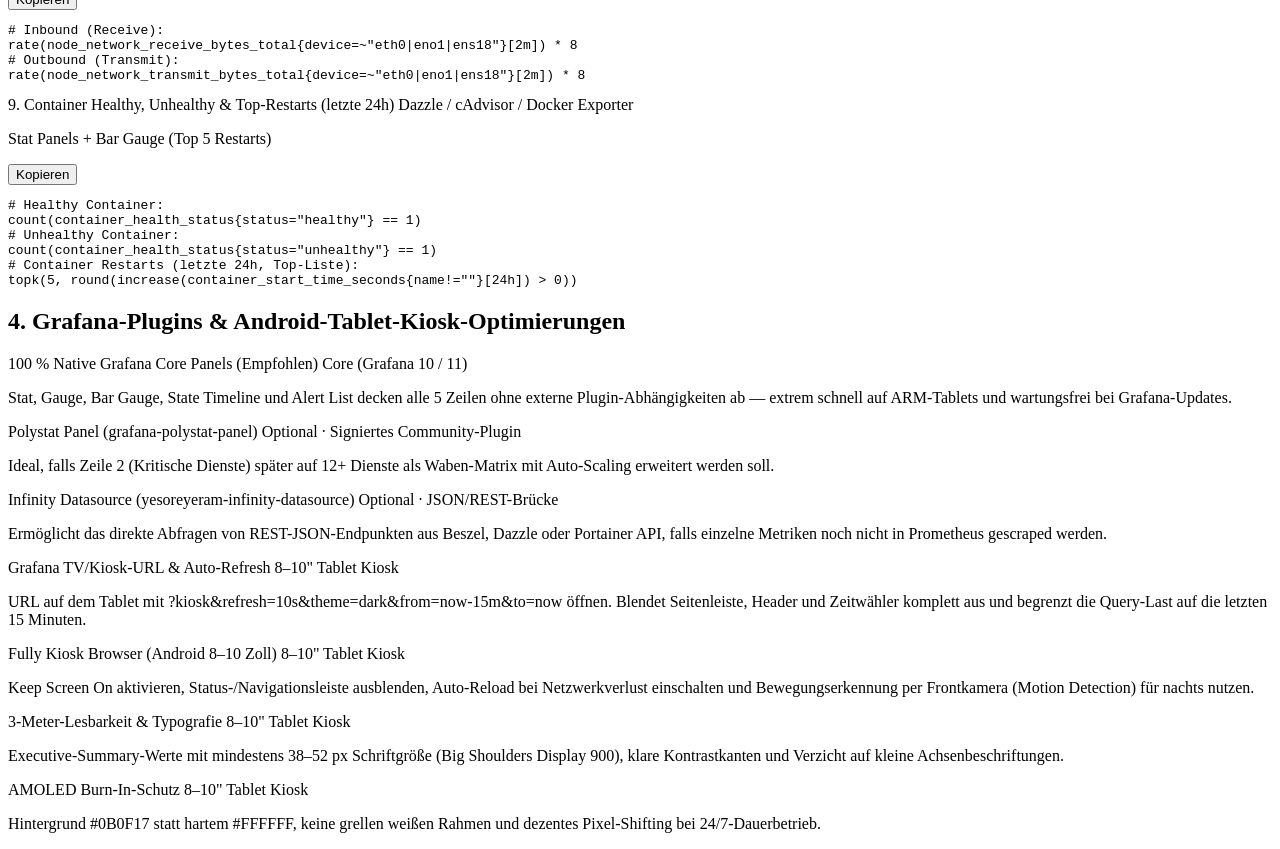
==== commit 6af37629: "Add zero-dependency Go live NOC backend (/api/status) for Docker socket, host /proc, TLS, Uptime Kum" ====
--- a/public/index.html
+++ b/public/index.html
@@ -1,35 +1,35 @@
 <!doctype html><html lang=de><head><meta name=generator content="Hugo 0.139.3"><meta charset=UTF-8><meta name=viewport content="width=device-width,initial-scale=1"><title>MORITZ HAMMER · NOC Server Dashboard (Grafana & Homelab)</title>
 <meta name=description content="Produktionsreifes Homelab NOC Status-Dashboard & Grafana/Prometheus-Architektur für Tablet-Kiosk-Betrieb (Uptime Kuma, Beszel, Dazzle, Node Exporter)."><link rel=icon type=image/svg+xml href=/favicon.svg><link rel=preload href=/fonts/big-shoulders-display-latin.woff2 as=font type=font/woff2 crossorigin><link rel=preload href=/fonts/instrument-sans-latin.woff2 as=font type=font/woff2 crossorigin><link rel=preload href=/fonts/instrument-serif-italic-latin.woff2 as=font type=font/woff2 crossorigin><link rel=stylesheet href=/css/style.css></head><body class=view-noc><div class=noc-shell><header class=noc-topbar><div class=topbar-brand><span class=mark aria-hidden=true><svg width="140" height="136" viewBox="0 0 140 136" fill="none"><circle cx="70" cy="44" r="42" fill="#f4b41a"/><circle cx="45" cy="87" r="42" fill="#08b4c4"/><circle cx="95" cy="87" r="42" fill="#e2366e"/></svg>
 </span><span class=brand-title>MORITZ HAMMER · NOC</span>
-<span class=brand-sub>Homelab Operations Center</span></div><div class=global-verdict id=global-verdict role=status aria-live=polite><span class=verdict-led aria-hidden=true></span>
-<span id=global-verdict-text>ALLE SYSTEME NOMINAL · KEIN EINGRIFF ERFORDERLICH</span></div><div class=topbar-controls><div class=pill-group role=group aria-label=Szenario-Simulation><button type=button class="pill-btn sim-ok" data-sim=ok aria-pressed=true title="Regelbetrieb: Alles grün">● Nominal</button>
-<button type=button class="pill-btn sim-warn" data-sim=warn aria-pressed=false title="Simuliere Ressourcen- & SSL-Warnung">▲ Warnung</button>
-<button type=button class="pill-btn sim-crit" data-sim=crit aria-pressed=false title="Simuliere Dienst- & Host-Ausfall">■ Kritisch</button></div><div class=pill-group role=group aria-label="Ansicht wechseln"><button type=button class=pill-btn id=btn-view-noc aria-pressed=true>NOC Kiosk (Tablet)</button>
-<button type=button class=pill-btn id=btn-view-bp aria-pressed=false>Grafana Blueprint & PromQL</button></div><button type=button class=pill-btn id=btn-kiosk-fs aria-pressed=false title="Kiosk-Vollbild & Screen Wake-Lock aktivieren">⛶ Vollbild</button><div class=noc-clock-box><span id=noc-clock>--:--:--</span>
-<span class=noc-clock-sub id=noc-refresh-label>SYNC 10S</span></div></div></header><main class=noc-grid-view id=noc-monitor-view aria-label="NOC Statusmonitor (5 Zeilen)"><section class=noc-row aria-label="Zeile 1: Executive Summary"><div class=row-header><div class=row-title-wrap><span class=row-idx>ZEILE 01</span><h2 class=row-title>Executive Summary</h2></div><span class=row-source>Quellen: Uptime Kuma · Beszel · Dazzle</span></div><div class=exec-grid><article class=stat-card data-exec-id=services-online><div class=stat-top><span class=stat-label>Dienste online</span>
+<span class=brand-sub id=topbar-host-sub>Live Operations Center</span></div><div class=global-verdict id=global-verdict role=status aria-live=polite><span class=verdict-led aria-hidden=true></span>
+<span id=global-verdict-text>VERBINDE MIT LIVE-TELEMETRIE…</span></div><div class=topbar-controls><div class=pill-group role=group aria-label=Datenmodus><button type=button class="pill-btn sim-live" data-sim=live id=btn-mode-live aria-pressed=true title="Echte Live-Daten vom Server (/api/status)">● Live</button>
+<button type=button class="pill-btn sim-warn" data-sim=warn aria-pressed=false title="Alarm-Test: Warnung simulieren">▲ Test-Warn</button>
+<button type=button class="pill-btn sim-crit" data-sim=crit aria-pressed=false title="Alarm-Test: Kritischen Ausfall simulieren">■ Test-Krit</button></div><div class=pill-group role=group aria-label="Ansicht wechseln"><button type=button class=pill-btn id=btn-view-noc aria-pressed=true>NOC Kiosk</button>
+<button type=button class=pill-btn id=btn-view-bp aria-pressed=false>Grafana & PromQL</button></div><button type=button class=pill-btn id=btn-kiosk-fs aria-pressed=false title="Kiosk-Vollbild & Screen Wake-Lock aktivieren">⛶ Vollbild</button><div class=noc-clock-box><span id=noc-clock>--:--:--</span>
+<span class=noc-clock-sub id=noc-refresh-label>LIVE 5S</span></div></div></header><main class=noc-grid-view id=noc-monitor-view aria-label="NOC Statusmonitor (5 Zeilen)"><section class=noc-row aria-label="Zeile 1: Executive Summary"><div class=row-header><div class=row-title-wrap><span class=row-idx>ZEILE 01</span><h2 class=row-title>Executive Summary</h2></div><span class=row-source id=row1-source>Quellen: Live-Probe · Docker Engine · Host /proc · Live TLS</span></div><div class=exec-grid><article class=stat-card data-exec-id=services-online><div class=stat-top><span class=stat-label>Dienste online</span>
 <span class=stat-src-chip>Uptime Kuma</span></div><div class=stat-value>18 / 18</div><div class=stat-sub>100 % Verfügbarkeit · HTTP/TCP</div></article><article class=stat-card data-exec-id=hosts-online><div class=stat-top><span class=stat-label>Hosts online</span>
 <span class=stat-src-chip>Beszel</span></div><div class=stat-value>5 / 5</div><div class=stat-sub>Proxmox Cluster & Docker Nodes</div></article><article class=stat-card data-exec-id=containers-healthy><div class=stat-top><span class=stat-label>Container healthy</span>
 <span class=stat-src-chip>Dazzle</span></div><div class=stat-value>42 / 42</div><div class=stat-sub>Docker Healthchecks aktiv</div></article><article class=stat-card data-exec-id=ssl-status><div class=stat-top><span class=stat-label>SSL-Zertifikate</span>
-<span class=stat-src-chip>Uptime Kuma</span></div><div class=stat-value>OK</div><div class=stat-sub>Min. Restlaufzeit > 14 Tage</div></article></div></section><section class=noc-row aria-label="Zeile 2: Kritische Dienste"><div class=row-header><div class=row-title-wrap><span class=row-idx>ZEILE 02</span><h2 class=row-title>Kritische Dienste</h2></div><span class=row-source>Binäre Status-Matrix (Grün = Online · Rot = Offline · Klick zum Testen)</span></div><div class=services-matrix><article class=svc-tile data-svc-id=vaultwarden data-default-latency="4 ms" title="Klicken, um Ausfall von Vaultwarden zu simulieren"><div class=svc-head><h3 class=svc-name>Vaultwarden</h3><span class=svc-badge>✅ ONLINE</span></div><div class=svc-foot><span>Passwort-Tresor</span>
-<span class=svc-latency>4 ms</span></div></article><article class=svc-tile data-svc-id=immich data-default-latency="9 ms" title="Klicken, um Ausfall von Immich zu simulieren"><div class=svc-head><h3 class=svc-name>Immich</h3><span class=svc-badge>✅ ONLINE</span></div><div class=svc-foot><span>Foto-Cloud & ML</span>
-<span class=svc-latency>9 ms</span></div></article><article class=svc-tile data-svc-id=homeassistant data-default-latency="6 ms" title="Klicken, um Ausfall von Home Assistant zu simulieren"><div class=svc-head><h3 class=svc-name>Home Assistant</h3><span class=svc-badge>✅ ONLINE</span></div><div class=svc-foot><span>Smart Home Core</span>
-<span class=svc-latency>6 ms</span></div></article><article class=svc-tile data-svc-id=gitea data-default-latency="5 ms" title="Klicken, um Ausfall von Gitea zu simulieren"><div class=svc-head><h3 class=svc-name>Gitea</h3><span class=svc-badge>✅ ONLINE</span></div><div class=svc-foot><span>Git & CI/CD</span>
-<span class=svc-latency>5 ms</span></div></article><article class=svc-tile data-svc-id=traefik data-default-latency="2 ms" title="Klicken, um Ausfall von Traefik zu simulieren"><div class=svc-head><h3 class=svc-name>Traefik</h3><span class=svc-badge>✅ ONLINE</span></div><div class=svc-foot><span>Edge Proxy & TLS</span>
-<span class=svc-latency>2 ms</span></div></article><article class=svc-tile data-svc-id=wireguard data-default-latency="11 ms" title="Klicken, um Ausfall von WireGuard zu simulieren"><div class=svc-head><h3 class=svc-name>WireGuard</h3><span class=svc-badge>✅ ONLINE</span></div><div class=svc-foot><span>VPN Tunnel (UDP 51820)</span>
-<span class=svc-latency>11 ms</span></div></article></div></section><section class=noc-row aria-label="Zeile 3: Infrastrukturzustand"><div class=row-header><div class=row-title-wrap><span class=row-idx>ZEILE 03</span><h2 class=row-title>Infrastrukturzustand</h2></div><span class=row-source>Prometheus · Node Exporter · Beszel (Host 192.168.178.90)</span></div><div class=infra-grid><article class=gauge-card data-gauge-id=cpu><div class=gauge-top><span class=gauge-label>CPU-Last</span>
+<span class=stat-src-chip>Uptime Kuma</span></div><div class=stat-value>OK</div><div class=stat-sub>Min. Restlaufzeit > 14 Tage</div></article></div></section><section class=noc-row aria-label="Zeile 2: Kritische Dienste"><div class=row-header><div class=row-title-wrap><span class=row-idx>ZEILE 02</span><h2 class=row-title>Kritische Dienste</h2></div><span class=row-source id=row2-source>Binäre Live-Status-Matrix (Grün = Online · Rot = Offline)</span></div><div class=services-matrix id=services-matrix><article class=svc-tile data-svc-id=vaultwarden data-default-latency="4 ms"><div class=svc-head><h3 class=svc-name>Vaultwarden</h3><span class=svc-badge>✅ ONLINE</span></div><div class=svc-foot><span>Passwort-Tresor</span>
+<span class=svc-latency>4 ms</span></div></article><article class=svc-tile data-svc-id=immich data-default-latency="9 ms"><div class=svc-head><h3 class=svc-name>Immich</h3><span class=svc-badge>✅ ONLINE</span></div><div class=svc-foot><span>Foto-Cloud & ML</span>
+<span class=svc-latency>9 ms</span></div></article><article class=svc-tile data-svc-id=homeassistant data-default-latency="6 ms"><div class=svc-head><h3 class=svc-name>Home Assistant</h3><span class=svc-badge>✅ ONLINE</span></div><div class=svc-foot><span>Smart Home Core</span>
+<span class=svc-latency>6 ms</span></div></article><article class=svc-tile data-svc-id=gitea data-default-latency="5 ms"><div class=svc-head><h3 class=svc-name>Gitea</h3><span class=svc-badge>✅ ONLINE</span></div><div class=svc-foot><span>Git & CI/CD</span>
+<span class=svc-latency>5 ms</span></div></article><article class=svc-tile data-svc-id=traefik data-default-latency="2 ms"><div class=svc-head><h3 class=svc-name>Traefik</h3><span class=svc-badge>✅ ONLINE</span></div><div class=svc-foot><span>Edge Proxy & TLS</span>
+<span class=svc-latency>2 ms</span></div></article><article class=svc-tile data-svc-id=wireguard data-default-latency="11 ms"><div class=svc-head><h3 class=svc-name>WireGuard</h3><span class=svc-badge>✅ ONLINE</span></div><div class=svc-foot><span>VPN Tunnel (UDP 51820)</span>
+<span class=svc-latency>11 ms</span></div></article></div></section><section class=noc-row aria-label="Zeile 3: Infrastrukturzustand"><div class=row-header><div class=row-title-wrap><span class=row-idx>ZEILE 03</span><h2 class=row-title>Infrastrukturzustand</h2></div><span class=row-source id=row3-source>Host /proc · Live Telemetrie</span></div><div class=infra-grid><article class=gauge-card data-gauge-id=cpu><div class=gauge-top><span class=gauge-label>CPU-Last</span>
 <span class=gauge-detail>8 vCPU · Load 1.12</span></div><div class=gauge-mid><span class=gauge-num>24 %</span>
 <span class=gauge-state-tag>NOMINAL</span></div><div class=gauge-track aria-hidden=true><div class="gauge-fill gauge-fill--cpu"></div></div><div class=gauge-thresh>Grün &lt; 70 % · Gelb 70–85 % · Rot > 85 %</div></article><article class=gauge-card data-gauge-id=ram><div class=gauge-top><span class=gauge-label>Arbeitsspeicher</span>
 <span class=gauge-detail>18.6 / 32.0 GB belegt</span></div><div class=gauge-mid><span class=gauge-num>58 %</span>
 <span class=gauge-state-tag>NOMINAL</span></div><div class=gauge-track aria-hidden=true><div class="gauge-fill gauge-fill--ram"></div></div><div class=gauge-thresh>Grün &lt; 75 % · Gelb 75–90 % · Rot > 90 %</div></article><article class=gauge-card data-gauge-id=disk><div class=gauge-top><span class=gauge-label>Datenträger</span>
 <span class=gauge-detail>640 GB / 1.0 TB NVMe</span></div><div class=gauge-mid><span class=gauge-num>64 %</span>
 <span class=gauge-state-tag>NOMINAL</span></div><div class=gauge-track aria-hidden=true><div class="gauge-fill gauge-fill--disk"></div></div><div class=gauge-thresh>Grün &lt; 80 % · Gelb 80–90 % · Rot > 90 %</div></article><article class=gauge-card data-gauge-id=net><div class=gauge-top><span class=gauge-label>Netzwerk-Durchsatz</span>
-<span class=gauge-detail>Node Exporter · eth0 (1 GbE)</span></div><div class=net-rates><div class=net-rate-item><span class=net-dir>↓ Inbound</span>
+<span class=gauge-detail id=net-iface-label>Node Exporter · eth0 (1 GbE)</span></div><div class=net-rates><div class=net-rate-item><span class=net-dir>↓ Inbound</span>
 <span class="net-val net-val--in" id=net-in-val>48.4 Mbit/s</span></div><div class=net-rate-item><span class=net-dir>↑ Outbound</span>
-<span class="net-val net-val--out" id=net-out-val>14.2 Mbit/s</span></div></div><svg class="net-spark" viewBox="0 0 240 26" fill="none" aria-hidden="true"><polyline points="0,20 24,18 48,14 72,17 96,10 120,13 144,8 168,12 192,7 216,11 240,9" stroke="#08b4c4" stroke-width="2" fill="none"/><polyline points="0,23 24,22 48,20 72,21 96,18 120,19 144,17 168,19 192,16 216,18 240,17" stroke="#e2366e" stroke-width="1.8" fill="none"/></svg></article></div></section><section class=noc-row aria-label="Zeile 4: Container-Gesundheit"><div class=row-header><div class=row-title-wrap><span class=row-idx>ZEILE 04</span><h2 class=row-title>Container-Gesundheit</h2></div><span class=row-source>Quelle: Dazzle · Docker Engine Socket</span></div><div class=container-row-grid><article class=cnt-stat id=cnt-healthy><div class=cnt-meta><span class=cnt-label>Healthy Container</span>
-<span class=cnt-sub>Quelle: Dazzle · Status OK</span></div><span class=cnt-num>42</span></article><article class=cnt-stat id=cnt-unhealthy><div class=cnt-meta><span class=cnt-label>Unhealthy Container</span>
-<span class=cnt-sub>Zielwert: 0 Container</span></div><span class=cnt-num>0</span></article><article class="cnt-stat status-warn" id=cnt-restarts><div class=cnt-meta><span class=cnt-label>Restarts (24h)</span>
-<span class=cnt-sub>Container-Neustarts letzte 24h</span></div><span class=cnt-num>3</span></article><div class=restarts-box><div class=restarts-head><span>Container mit den meisten Neustarts (24h)</span>
-<span>Dazzle</span></div><ul class=restart-list><li class=restart-item><div><div class=restart-name>Jellyfin</div><div class=restart-reason>Transcoding Worker OOM-Guard</div></div><span class=restart-count>3</span></li><li class=restart-item><div><div class=restart-name>Immich</div><div class=restart-reason>Geplanter Nightly DB-Reconnect</div></div><span class=restart-count>1</span></li></ul></div></div></section><section class=noc-row aria-label="Zeile 5: Warnungen und Incidents"><div class=row-header><div class=row-title-wrap><span class=row-idx>ZEILE 05</span><h2 class=row-title>Warnungen & Incidents</h2></div><span class=row-source>Max. 5 relevante Ereignisse (Rot = Kritisch · Gelb = Warnung · Blau = Info)</span></div><ul class=incidents-list id=incidents-list><li class="incident-card level-warn"><div class=inc-left><span class=inc-badge>WARNUNG</span><div class=inc-text><span class=inc-title>Jellyfin restart x3</span>
+<span class="net-val net-val--out" id=net-out-val>14.2 Mbit/s</span></div></div><svg class="net-spark" id="net-spark-svg" viewBox="0 0 240 26" fill="none" aria-hidden="true"><polyline id="spark-in" points="0,20 24,18 48,14 72,17 96,10 120,13 144,8 168,12 192,7 216,11 240,9" stroke="#08b4c4" stroke-width="2" fill="none"/><polyline id="spark-out" points="0,23 24,22 48,20 72,21 96,18 120,19 144,17 168,19 192,16 216,18 240,17" stroke="#e2366e" stroke-width="1.8" fill="none"/></svg></article></div></section><section class=noc-row aria-label="Zeile 4: Container-Gesundheit"><div class=row-header><div class=row-title-wrap><span class=row-idx>ZEILE 04</span><h2 class=row-title>Container-Gesundheit</h2></div><span class=row-source id=row4-source>Quelle: Docker Engine Socket (Live)</span></div><div class=container-row-grid><article class=cnt-stat id=cnt-healthy><div class=cnt-meta><span class=cnt-label>Healthy Container</span>
+<span class=cnt-sub id=cnt-healthy-sub>Docker Engine · Status OK</span></div><span class=cnt-num>42</span></article><article class=cnt-stat id=cnt-unhealthy><div class=cnt-meta><span class=cnt-label>Unhealthy Container</span>
+<span class=cnt-sub>Zielwert: 0 Container</span></div><span class=cnt-num>0</span></article><article class=cnt-stat id=cnt-restarts><div class=cnt-meta><span class=cnt-label>Container Restarts</span>
+<span class=cnt-sub>Neustarts gesamt (Docker)</span></div><span class=cnt-num>3</span></article><div class=restarts-box><div class=restarts-head><span>Container mit den meisten Neustarts</span>
+<span id=restarts-src>Docker Engine</span></div><ul class=restart-list id=restart-list><li class=restart-item><div><div class=restart-name>Jellyfin</div><div class=restart-reason>Transcoding Worker OOM-Guard</div></div><span class=restart-count>3</span></li><li class=restart-item><div><div class=restart-name>Immich</div><div class=restart-reason>Geplanter Nightly DB-Reconnect</div></div><span class=restart-count>1</span></li></ul></div></div></section><section class=noc-row aria-label="Zeile 5: Warnungen und Incidents"><div class=row-header><div class=row-title-wrap><span class=row-idx>ZEILE 05</span><h2 class=row-title>Warnungen & Incidents</h2></div><span class=row-source>Max. 5 relevante Ereignisse (Rot = Kritisch · Gelb = Warnung · Blau = Info)</span></div><ul class=incidents-list id=incidents-list><li class="incident-card level-warn"><div class=inc-left><span class=inc-badge>WARNUNG</span><div class=inc-text><span class=inc-title>Jellyfin restart x3</span>
 <span class=inc-meta>Dazzle · Letzte 24h · Container läuft aktuell stabil</span></div></div><span class=inc-time>vor 2 Std.</span></li><li class="incident-card level-warn"><div class=inc-left><span class=inc-badge>WARNUNG</span><div class=inc-text><span class=inc-title>SSL läuft in 14 Tagen ab</span>
 <span class=inc-meta>Uptime Kuma · Zertifikats-Renewal für Subdomain vorgemerkt</span></div></div><span class=inc-time>14d Restzeit</span></li><li class="incident-card level-info"><div class=inc-left><span class=inc-badge>INFO</span><div class=inc-text><span class=inc-title>Proxmox & Vaultwarden Nightly-Backup erfolgreich</span>
 <span class=inc-meta>Backup-Status-Container · 3-2-1 Snapshot verifiziert (42.8 GB)</span></div></div><span class=inc-time>03:00 Uhr</span></li><li class="incident-card level-info"><div class=inc-left><span class=inc-badge>INFO</span><div class=inc-text><span class=inc-title>WireGuard Handshake & DDNS-Sync aktiv</span>
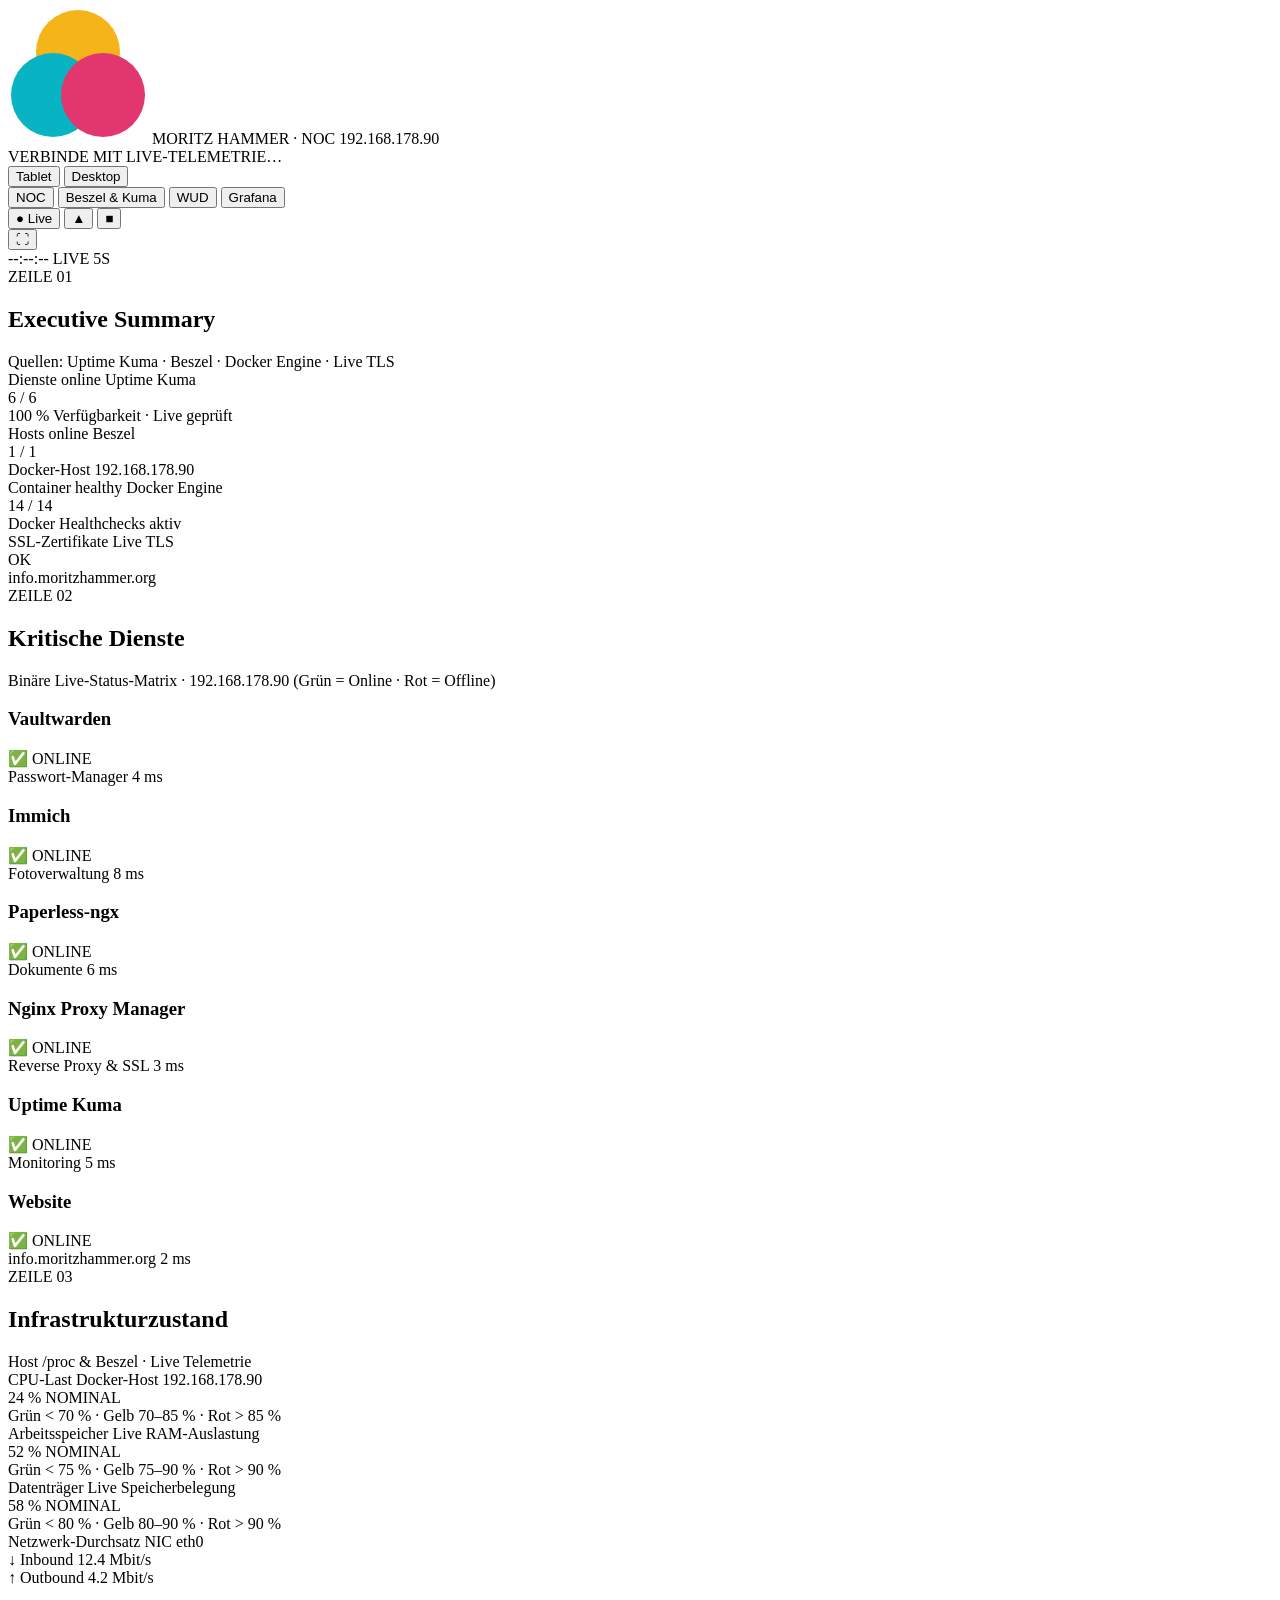
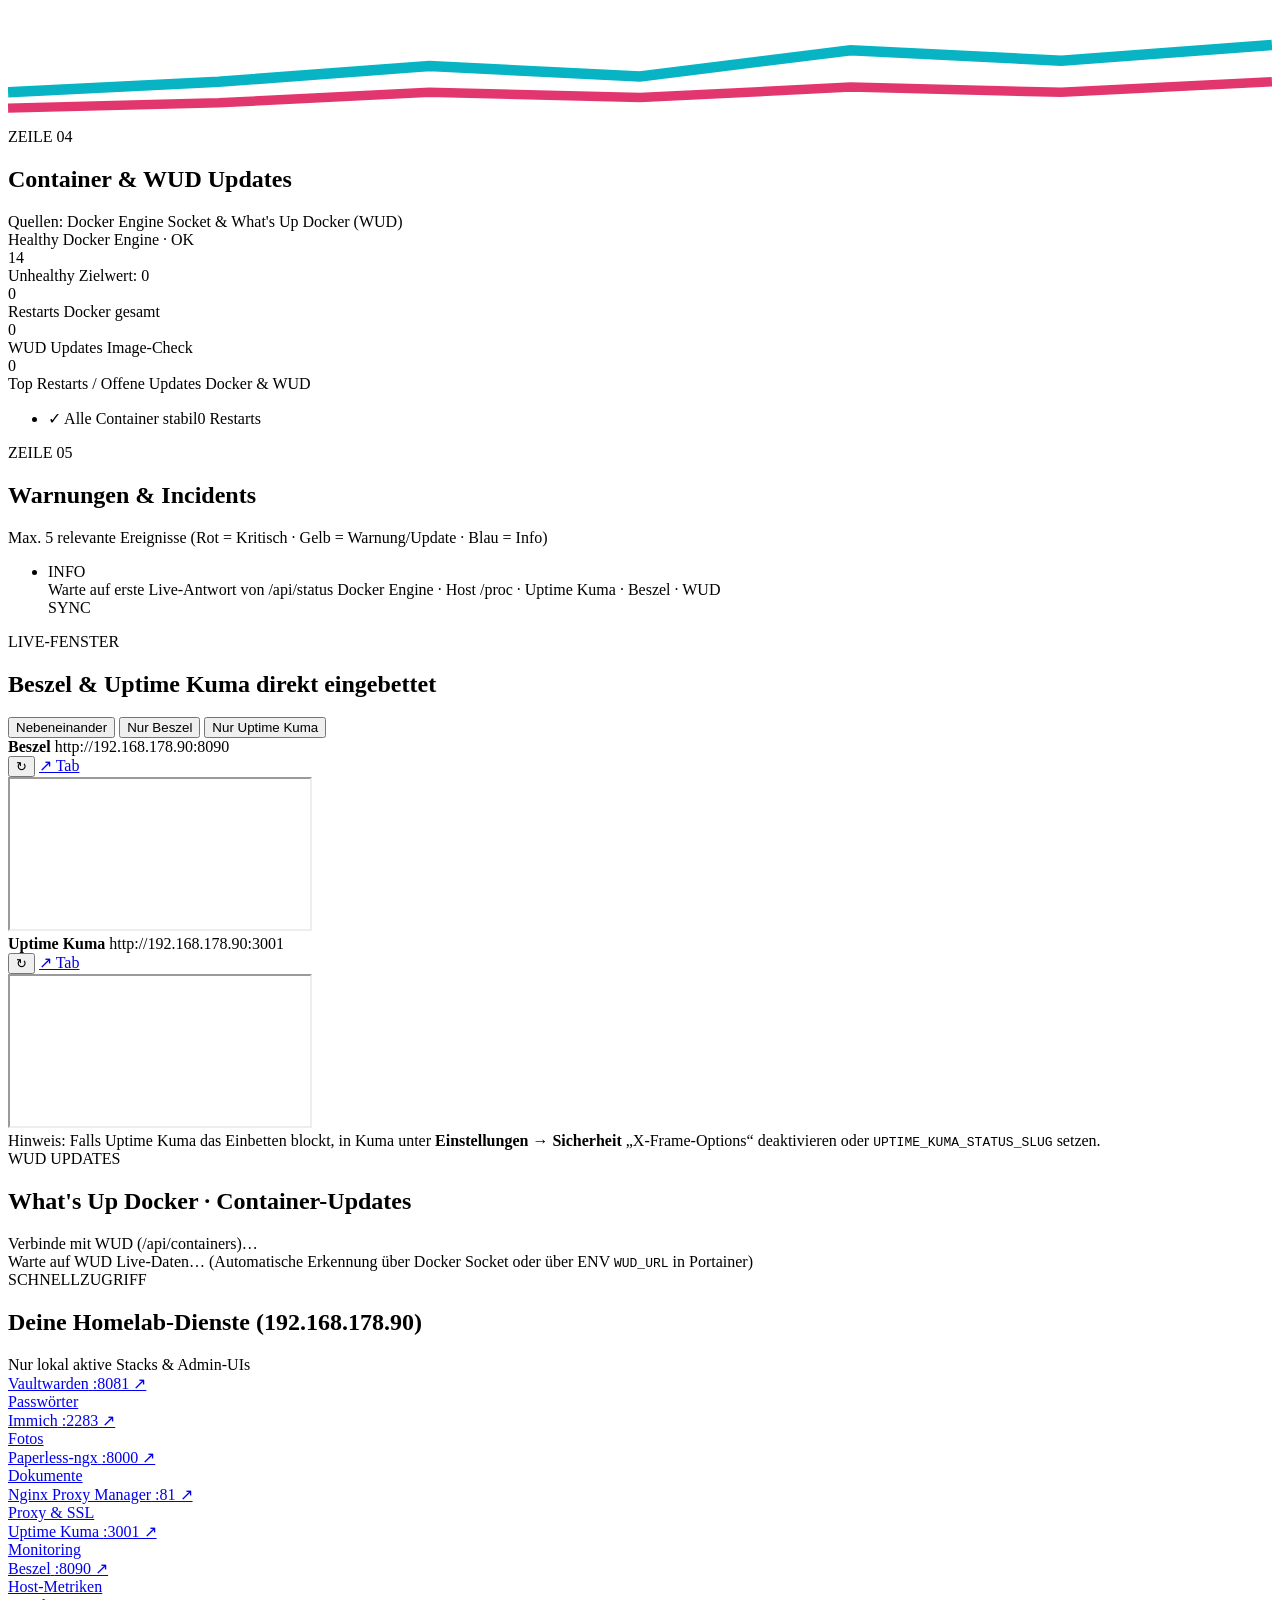
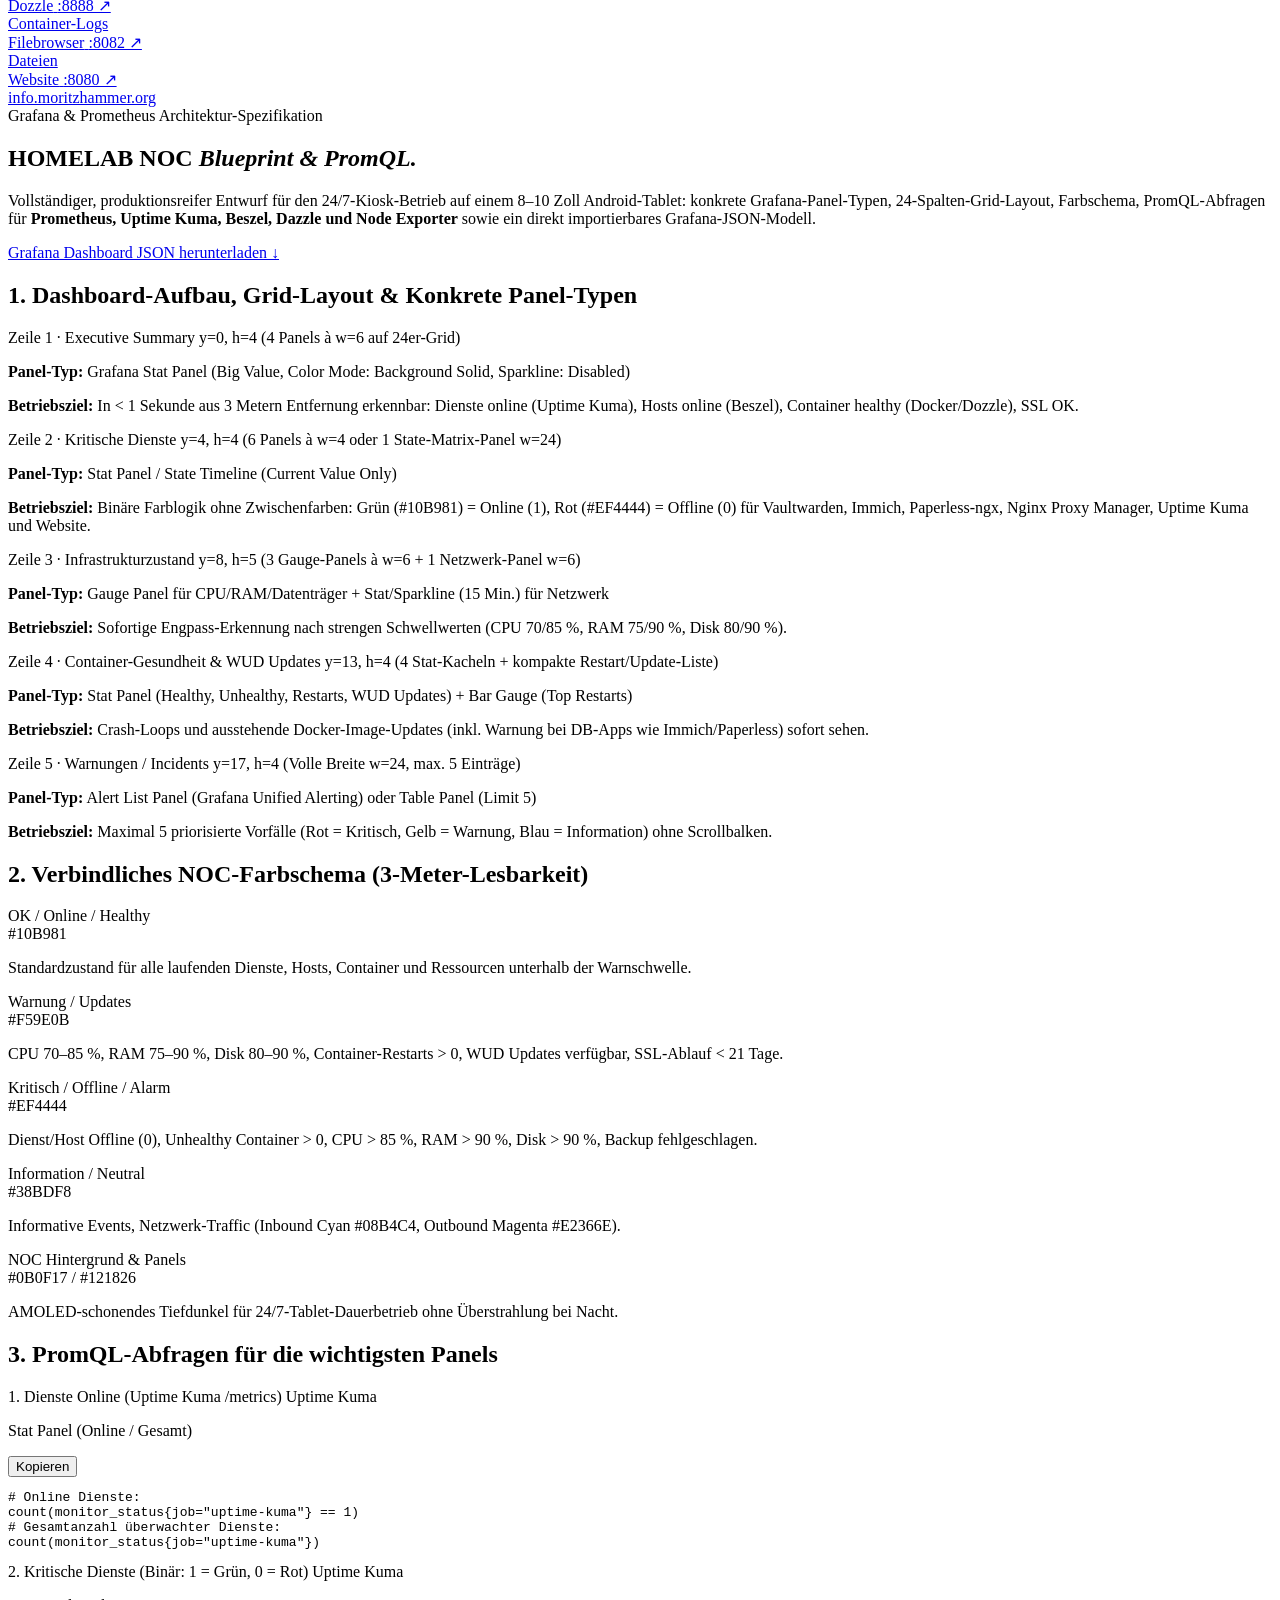
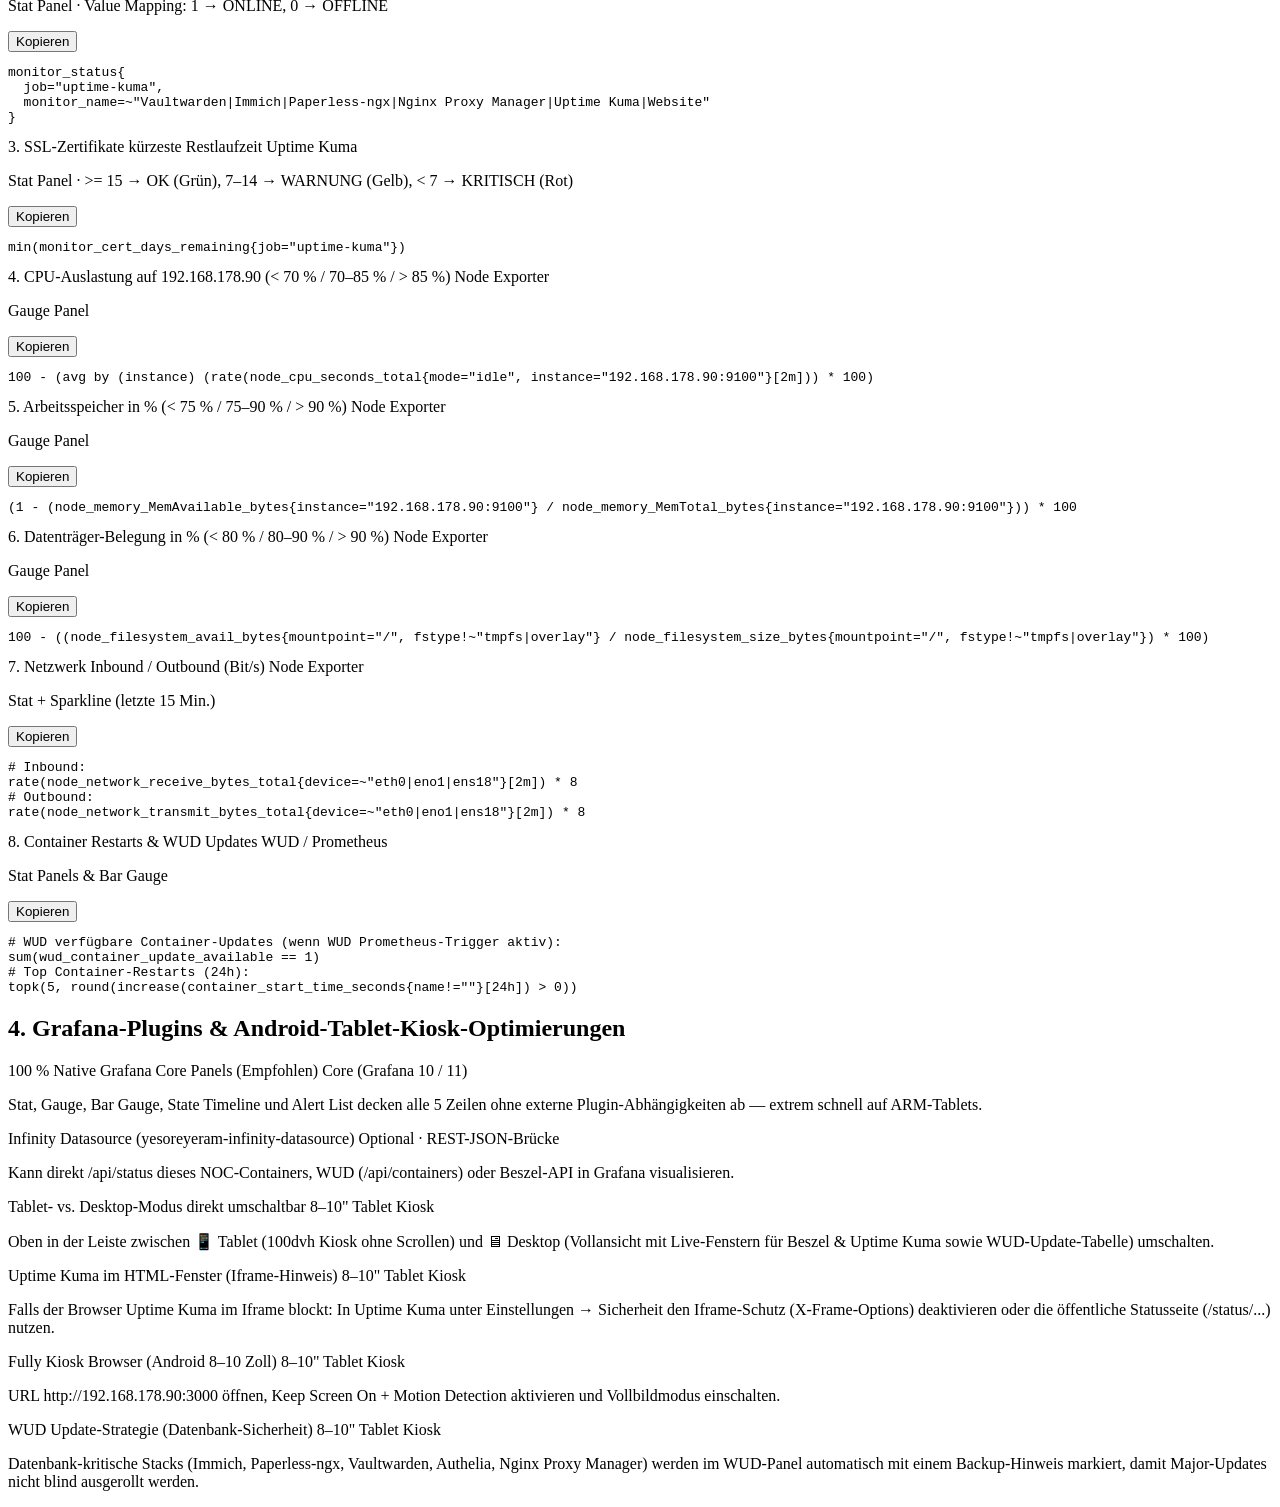
==== commit 69290b09: "Add Tablet/Desktop mode toggle, embedded Beszel & Uptime Kuma live windows, WUD update tracker, and " ====
--- a/public/index.html
+++ b/public/index.html
@@ -1,84 +1,104 @@
 <!doctype html><html lang=de><head><meta name=generator content="Hugo 0.139.3"><meta charset=UTF-8><meta name=viewport content="width=device-width,initial-scale=1"><title>MORITZ HAMMER · NOC Server Dashboard (Grafana & Homelab)</title>
-<meta name=description content="Produktionsreifes Homelab NOC Status-Dashboard & Grafana/Prometheus-Architektur für Tablet-Kiosk-Betrieb (Uptime Kuma, Beszel, Dazzle, Node Exporter)."><link rel=icon type=image/svg+xml href=/favicon.svg><link rel=preload href=/fonts/big-shoulders-display-latin.woff2 as=font type=font/woff2 crossorigin><link rel=preload href=/fonts/instrument-sans-latin.woff2 as=font type=font/woff2 crossorigin><link rel=preload href=/fonts/instrument-serif-italic-latin.woff2 as=font type=font/woff2 crossorigin><link rel=stylesheet href=/css/style.css></head><body class=view-noc><div class=noc-shell><header class=noc-topbar><div class=topbar-brand><span class=mark aria-hidden=true><svg width="140" height="136" viewBox="0 0 140 136" fill="none"><circle cx="70" cy="44" r="42" fill="#f4b41a"/><circle cx="45" cy="87" r="42" fill="#08b4c4"/><circle cx="95" cy="87" r="42" fill="#e2366e"/></svg>
+<meta name=description content="Produktionsreifes Homelab NOC Status-Dashboard & Grafana/Prometheus-Architektur für Tablet-Kiosk-Betrieb (Uptime Kuma, Beszel, Dazzle, Node Exporter)."><link rel=icon type=image/svg+xml href=/favicon.svg><link rel=preload href=/fonts/big-shoulders-display-latin.woff2 as=font type=font/woff2 crossorigin><link rel=preload href=/fonts/instrument-sans-latin.woff2 as=font type=font/woff2 crossorigin><link rel=preload href=/fonts/instrument-serif-italic-latin.woff2 as=font type=font/woff2 crossorigin><link rel=stylesheet href=/css/style.css></head><body class="mode-tablet tab-noc"><div class=noc-shell><header class=noc-topbar><div class=topbar-brand><span class=mark aria-hidden=true><svg width="140" height="136" viewBox="0 0 140 136" fill="none"><circle cx="70" cy="44" r="42" fill="#f4b41a"/><circle cx="45" cy="87" r="42" fill="#08b4c4"/><circle cx="95" cy="87" r="42" fill="#e2366e"/></svg>
 </span><span class=brand-title>MORITZ HAMMER · NOC</span>
-<span class=brand-sub id=topbar-host-sub>Live Operations Center</span></div><div class=global-verdict id=global-verdict role=status aria-live=polite><span class=verdict-led aria-hidden=true></span>
-<span id=global-verdict-text>VERBINDE MIT LIVE-TELEMETRIE…</span></div><div class=topbar-controls><div class=pill-group role=group aria-label=Datenmodus><button type=button class="pill-btn sim-live" data-sim=live id=btn-mode-live aria-pressed=true title="Echte Live-Daten vom Server (/api/status)">● Live</button>
-<button type=button class="pill-btn sim-warn" data-sim=warn aria-pressed=false title="Alarm-Test: Warnung simulieren">▲ Test-Warn</button>
-<button type=button class="pill-btn sim-crit" data-sim=crit aria-pressed=false title="Alarm-Test: Kritischen Ausfall simulieren">■ Test-Krit</button></div><div class=pill-group role=group aria-label="Ansicht wechseln"><button type=button class=pill-btn id=btn-view-noc aria-pressed=true>NOC Kiosk</button>
-<button type=button class=pill-btn id=btn-view-bp aria-pressed=false>Grafana & PromQL</button></div><button type=button class=pill-btn id=btn-kiosk-fs aria-pressed=false title="Kiosk-Vollbild & Screen Wake-Lock aktivieren">⛶ Vollbild</button><div class=noc-clock-box><span id=noc-clock>--:--:--</span>
-<span class=noc-clock-sub id=noc-refresh-label>LIVE 5S</span></div></div></header><main class=noc-grid-view id=noc-monitor-view aria-label="NOC Statusmonitor (5 Zeilen)"><section class=noc-row aria-label="Zeile 1: Executive Summary"><div class=row-header><div class=row-title-wrap><span class=row-idx>ZEILE 01</span><h2 class=row-title>Executive Summary</h2></div><span class=row-source id=row1-source>Quellen: Live-Probe · Docker Engine · Host /proc · Live TLS</span></div><div class=exec-grid><article class=stat-card data-exec-id=services-online><div class=stat-top><span class=stat-label>Dienste online</span>
-<span class=stat-src-chip>Uptime Kuma</span></div><div class=stat-value>18 / 18</div><div class=stat-sub>100 % Verfügbarkeit · HTTP/TCP</div></article><article class=stat-card data-exec-id=hosts-online><div class=stat-top><span class=stat-label>Hosts online</span>
-<span class=stat-src-chip>Beszel</span></div><div class=stat-value>5 / 5</div><div class=stat-sub>Proxmox Cluster & Docker Nodes</div></article><article class=stat-card data-exec-id=containers-healthy><div class=stat-top><span class=stat-label>Container healthy</span>
-<span class=stat-src-chip>Dazzle</span></div><div class=stat-value>42 / 42</div><div class=stat-sub>Docker Healthchecks aktiv</div></article><article class=stat-card data-exec-id=ssl-status><div class=stat-top><span class=stat-label>SSL-Zertifikate</span>
-<span class=stat-src-chip>Uptime Kuma</span></div><div class=stat-value>OK</div><div class=stat-sub>Min. Restlaufzeit > 14 Tage</div></article></div></section><section class=noc-row aria-label="Zeile 2: Kritische Dienste"><div class=row-header><div class=row-title-wrap><span class=row-idx>ZEILE 02</span><h2 class=row-title>Kritische Dienste</h2></div><span class=row-source id=row2-source>Binäre Live-Status-Matrix (Grün = Online · Rot = Offline)</span></div><div class=services-matrix id=services-matrix><article class=svc-tile data-svc-id=vaultwarden data-default-latency="4 ms"><div class=svc-head><h3 class=svc-name>Vaultwarden</h3><span class=svc-badge>✅ ONLINE</span></div><div class=svc-foot><span>Passwort-Tresor</span>
-<span class=svc-latency>4 ms</span></div></article><article class=svc-tile data-svc-id=immich data-default-latency="9 ms"><div class=svc-head><h3 class=svc-name>Immich</h3><span class=svc-badge>✅ ONLINE</span></div><div class=svc-foot><span>Foto-Cloud & ML</span>
-<span class=svc-latency>9 ms</span></div></article><article class=svc-tile data-svc-id=homeassistant data-default-latency="6 ms"><div class=svc-head><h3 class=svc-name>Home Assistant</h3><span class=svc-badge>✅ ONLINE</span></div><div class=svc-foot><span>Smart Home Core</span>
-<span class=svc-latency>6 ms</span></div></article><article class=svc-tile data-svc-id=gitea data-default-latency="5 ms"><div class=svc-head><h3 class=svc-name>Gitea</h3><span class=svc-badge>✅ ONLINE</span></div><div class=svc-foot><span>Git & CI/CD</span>
-<span class=svc-latency>5 ms</span></div></article><article class=svc-tile data-svc-id=traefik data-default-latency="2 ms"><div class=svc-head><h3 class=svc-name>Traefik</h3><span class=svc-badge>✅ ONLINE</span></div><div class=svc-foot><span>Edge Proxy & TLS</span>
-<span class=svc-latency>2 ms</span></div></article><article class=svc-tile data-svc-id=wireguard data-default-latency="11 ms"><div class=svc-head><h3 class=svc-name>WireGuard</h3><span class=svc-badge>✅ ONLINE</span></div><div class=svc-foot><span>VPN Tunnel (UDP 51820)</span>
-<span class=svc-latency>11 ms</span></div></article></div></section><section class=noc-row aria-label="Zeile 3: Infrastrukturzustand"><div class=row-header><div class=row-title-wrap><span class=row-idx>ZEILE 03</span><h2 class=row-title>Infrastrukturzustand</h2></div><span class=row-source id=row3-source>Host /proc · Live Telemetrie</span></div><div class=infra-grid><article class=gauge-card data-gauge-id=cpu><div class=gauge-top><span class=gauge-label>CPU-Last</span>
-<span class=gauge-detail>8 vCPU · Load 1.12</span></div><div class=gauge-mid><span class=gauge-num>24 %</span>
+<span class=brand-sub id=topbar-host-sub>192.168.178.90</span></div><div class=global-verdict id=global-verdict role=status aria-live=polite><span class=verdict-led aria-hidden=true></span>
+<span id=global-verdict-text>VERBINDE MIT LIVE-TELEMETRIE…</span></div><div class=topbar-controls><div class=pill-group role=group aria-label=Darstellungsmodus><button type=button class="pill-btn mode-btn" id=btn-mode-tablet data-layout=tablet aria-pressed=true title="8–10 Zoll Tablet-Kiosk (100dvh, kein Scrollen)">Tablet</button>
+<button type=button class="pill-btn mode-btn" id=btn-mode-desktop data-layout=desktop aria-pressed=false title="Desktop-Vollansicht mit Live-Fenstern für Beszel, Kuma & WUD">Desktop</button></div><div class=pill-group role=group aria-label="Bereich wählen"><button type=button class=pill-btn data-tab=noc aria-pressed=true>NOC</button>
+<button type=button class=pill-btn data-tab=windows aria-pressed=false>Beszel & Kuma</button>
+<button type=button class=pill-btn data-tab=wud aria-pressed=false id=tab-btn-wud>WUD</button>
+<button type=button class=pill-btn data-tab=blueprint aria-pressed=false>Grafana</button></div><div class=pill-group role=group aria-label=Datenquelle><button type=button class="pill-btn sim-live" data-sim=live id=btn-mode-live aria-pressed=true>● Live</button>
+<button type=button class="pill-btn sim-warn" data-sim=warn aria-pressed=false title="Alarm-Test Warnung">▲</button>
+<button type=button class="pill-btn sim-crit" data-sim=crit aria-pressed=false title="Alarm-Test Kritisch">■</button></div><button type=button class=pill-btn id=btn-kiosk-fs aria-pressed=false title="Vollbild & Screen Wake-Lock">⛶</button><div class=noc-clock-box><span id=noc-clock>--:--:--</span>
+<span class=noc-clock-sub id=noc-refresh-label>LIVE 5S</span></div></div></header><main class=noc-grid-view id=noc-monitor-view aria-label="NOC Statusmonitor (5 Zeilen)"><section class=noc-row aria-label="Zeile 1: Executive Summary"><div class=row-header><div class=row-title-wrap><span class=row-idx>ZEILE 01</span><h2 class=row-title>Executive Summary</h2></div><span class=row-source id=row1-source>Quellen: Uptime Kuma · Beszel · Docker Engine · Live TLS</span></div><div class=exec-grid><article class=stat-card data-exec-id=services-online><div class=stat-top><span class=stat-label>Dienste online</span>
+<span class=stat-src-chip>Uptime Kuma</span></div><div class=stat-value>6 / 6</div><div class=stat-sub>100 % Verfügbarkeit · Live geprüft</div></article><article class=stat-card data-exec-id=hosts-online><div class=stat-top><span class=stat-label>Hosts online</span>
+<span class=stat-src-chip>Beszel</span></div><div class=stat-value>1 / 1</div><div class=stat-sub>Docker-Host 192.168.178.90</div></article><article class=stat-card data-exec-id=containers-healthy><div class=stat-top><span class=stat-label>Container healthy</span>
+<span class=stat-src-chip>Docker Engine</span></div><div class=stat-value>14 / 14</div><div class=stat-sub>Docker Healthchecks aktiv</div></article><article class=stat-card data-exec-id=ssl-status><div class=stat-top><span class=stat-label>SSL-Zertifikate</span>
+<span class=stat-src-chip>Live TLS</span></div><div class=stat-value>OK</div><div class=stat-sub>info.moritzhammer.org</div></article></div></section><section class=noc-row aria-label="Zeile 2: Kritische Dienste"><div class=row-header><div class=row-title-wrap><span class=row-idx>ZEILE 02</span><h2 class=row-title>Kritische Dienste</h2></div><span class=row-source id=row2-source>Binäre Live-Status-Matrix · 192.168.178.90 (Grün = Online · Rot = Offline)</span></div><div class=services-matrix id=services-matrix><article class=svc-tile data-svc-id=vaultwarden data-default-latency="4 ms"><div class=svc-head><h3 class=svc-name>Vaultwarden</h3><span class=svc-badge>✅ ONLINE</span></div><div class=svc-foot><span>Passwort-Manager</span>
+<span class=svc-latency>4 ms</span></div></article><article class=svc-tile data-svc-id=immich data-default-latency="8 ms"><div class=svc-head><h3 class=svc-name>Immich</h3><span class=svc-badge>✅ ONLINE</span></div><div class=svc-foot><span>Fotoverwaltung</span>
+<span class=svc-latency>8 ms</span></div></article><article class=svc-tile data-svc-id=paperless-ngx data-default-latency="6 ms"><div class=svc-head><h3 class=svc-name>Paperless-ngx</h3><span class=svc-badge>✅ ONLINE</span></div><div class=svc-foot><span>Dokumente</span>
+<span class=svc-latency>6 ms</span></div></article><article class=svc-tile data-svc-id=nginx-proxy-manager data-default-latency="3 ms"><div class=svc-head><h3 class=svc-name>Nginx Proxy Manager</h3><span class=svc-badge>✅ ONLINE</span></div><div class=svc-foot><span>Reverse Proxy & SSL</span>
+<span class=svc-latency>3 ms</span></div></article><article class=svc-tile data-svc-id=uptime-kuma data-default-latency="5 ms"><div class=svc-head><h3 class=svc-name>Uptime Kuma</h3><span class=svc-badge>✅ ONLINE</span></div><div class=svc-foot><span>Monitoring</span>
+<span class=svc-latency>5 ms</span></div></article><article class=svc-tile data-svc-id=website data-default-latency="2 ms"><div class=svc-head><h3 class=svc-name>Website</h3><span class=svc-badge>✅ ONLINE</span></div><div class=svc-foot><span>info.moritzhammer.org</span>
+<span class=svc-latency>2 ms</span></div></article></div></section><section class=noc-row aria-label="Zeile 3: Infrastrukturzustand"><div class=row-header><div class=row-title-wrap><span class=row-idx>ZEILE 03</span><h2 class=row-title>Infrastrukturzustand</h2></div><span class=row-source id=row3-source>Host /proc & Beszel · Live Telemetrie</span></div><div class=infra-grid><article class=gauge-card data-gauge-id=cpu><div class=gauge-top><span class=gauge-label>CPU-Last</span>
+<span class=gauge-detail>Docker-Host 192.168.178.90</span></div><div class=gauge-mid><span class=gauge-num>24 %</span>
 <span class=gauge-state-tag>NOMINAL</span></div><div class=gauge-track aria-hidden=true><div class="gauge-fill gauge-fill--cpu"></div></div><div class=gauge-thresh>Grün &lt; 70 % · Gelb 70–85 % · Rot > 85 %</div></article><article class=gauge-card data-gauge-id=ram><div class=gauge-top><span class=gauge-label>Arbeitsspeicher</span>
-<span class=gauge-detail>18.6 / 32.0 GB belegt</span></div><div class=gauge-mid><span class=gauge-num>58 %</span>
+<span class=gauge-detail>Live RAM-Auslastung</span></div><div class=gauge-mid><span class=gauge-num>52 %</span>
 <span class=gauge-state-tag>NOMINAL</span></div><div class=gauge-track aria-hidden=true><div class="gauge-fill gauge-fill--ram"></div></div><div class=gauge-thresh>Grün &lt; 75 % · Gelb 75–90 % · Rot > 90 %</div></article><article class=gauge-card data-gauge-id=disk><div class=gauge-top><span class=gauge-label>Datenträger</span>
-<span class=gauge-detail>640 GB / 1.0 TB NVMe</span></div><div class=gauge-mid><span class=gauge-num>64 %</span>
+<span class=gauge-detail>Live Speicherbelegung</span></div><div class=gauge-mid><span class=gauge-num>58 %</span>
 <span class=gauge-state-tag>NOMINAL</span></div><div class=gauge-track aria-hidden=true><div class="gauge-fill gauge-fill--disk"></div></div><div class=gauge-thresh>Grün &lt; 80 % · Gelb 80–90 % · Rot > 90 %</div></article><article class=gauge-card data-gauge-id=net><div class=gauge-top><span class=gauge-label>Netzwerk-Durchsatz</span>
-<span class=gauge-detail id=net-iface-label>Node Exporter · eth0 (1 GbE)</span></div><div class=net-rates><div class=net-rate-item><span class=net-dir>↓ Inbound</span>
-<span class="net-val net-val--in" id=net-in-val>48.4 Mbit/s</span></div><div class=net-rate-item><span class=net-dir>↑ Outbound</span>
-<span class="net-val net-val--out" id=net-out-val>14.2 Mbit/s</span></div></div><svg class="net-spark" id="net-spark-svg" viewBox="0 0 240 26" fill="none" aria-hidden="true"><polyline id="spark-in" points="0,20 24,18 48,14 72,17 96,10 120,13 144,8 168,12 192,7 216,11 240,9" stroke="#08b4c4" stroke-width="2" fill="none"/><polyline id="spark-out" points="0,23 24,22 48,20 72,21 96,18 120,19 144,17 168,19 192,16 216,18 240,17" stroke="#e2366e" stroke-width="1.8" fill="none"/></svg></article></div></section><section class=noc-row aria-label="Zeile 4: Container-Gesundheit"><div class=row-header><div class=row-title-wrap><span class=row-idx>ZEILE 04</span><h2 class=row-title>Container-Gesundheit</h2></div><span class=row-source id=row4-source>Quelle: Docker Engine Socket (Live)</span></div><div class=container-row-grid><article class=cnt-stat id=cnt-healthy><div class=cnt-meta><span class=cnt-label>Healthy Container</span>
-<span class=cnt-sub id=cnt-healthy-sub>Docker Engine · Status OK</span></div><span class=cnt-num>42</span></article><article class=cnt-stat id=cnt-unhealthy><div class=cnt-meta><span class=cnt-label>Unhealthy Container</span>
-<span class=cnt-sub>Zielwert: 0 Container</span></div><span class=cnt-num>0</span></article><article class=cnt-stat id=cnt-restarts><div class=cnt-meta><span class=cnt-label>Container Restarts</span>
-<span class=cnt-sub>Neustarts gesamt (Docker)</span></div><span class=cnt-num>3</span></article><div class=restarts-box><div class=restarts-head><span>Container mit den meisten Neustarts</span>
-<span id=restarts-src>Docker Engine</span></div><ul class=restart-list id=restart-list><li class=restart-item><div><div class=restart-name>Jellyfin</div><div class=restart-reason>Transcoding Worker OOM-Guard</div></div><span class=restart-count>3</span></li><li class=restart-item><div><div class=restart-name>Immich</div><div class=restart-reason>Geplanter Nightly DB-Reconnect</div></div><span class=restart-count>1</span></li></ul></div></div></section><section class=noc-row aria-label="Zeile 5: Warnungen und Incidents"><div class=row-header><div class=row-title-wrap><span class=row-idx>ZEILE 05</span><h2 class=row-title>Warnungen & Incidents</h2></div><span class=row-source>Max. 5 relevante Ereignisse (Rot = Kritisch · Gelb = Warnung · Blau = Info)</span></div><ul class=incidents-list id=incidents-list><li class="incident-card level-warn"><div class=inc-left><span class=inc-badge>WARNUNG</span><div class=inc-text><span class=inc-title>Jellyfin restart x3</span>
-<span class=inc-meta>Dazzle · Letzte 24h · Container läuft aktuell stabil</span></div></div><span class=inc-time>vor 2 Std.</span></li><li class="incident-card level-warn"><div class=inc-left><span class=inc-badge>WARNUNG</span><div class=inc-text><span class=inc-title>SSL läuft in 14 Tagen ab</span>
-<span class=inc-meta>Uptime Kuma · Zertifikats-Renewal für Subdomain vorgemerkt</span></div></div><span class=inc-time>14d Restzeit</span></li><li class="incident-card level-info"><div class=inc-left><span class=inc-badge>INFO</span><div class=inc-text><span class=inc-title>Proxmox & Vaultwarden Nightly-Backup erfolgreich</span>
-<span class=inc-meta>Backup-Status-Container · 3-2-1 Snapshot verifiziert (42.8 GB)</span></div></div><span class=inc-time>03:00 Uhr</span></li><li class="incident-card level-info"><div class=inc-left><span class=inc-badge>INFO</span><div class=inc-text><span class=inc-title>WireGuard Handshake & DDNS-Sync aktiv</span>
-<span class=inc-meta>UniFi Gateway · vpn.hammermoritz.de (DNS-only)</span></div></div><span class=inc-time>laufend</span></li></ul></section></main><section class=blueprint-view id=blueprint-view aria-label="Grafana & Prometheus Architektur-Blueprint"><div class=bp-hero><div class=bp-hero-copy><span class=bp-eyebrow>Grafana & Prometheus Architektur-Spezifikation</span><h1>HOMELAB NOC <em>Blueprint & PromQL.</em></h1><p>Vollständiger, produktionsreifer Entwurf für den 24/7-Kiosk-Betrieb auf einem 8–10 Zoll Android-Tablet:
+<span class=gauge-detail id=net-iface-label>NIC eth0</span></div><div class=net-rates><div class=net-rate-item><span class=net-dir>↓ Inbound</span>
+<span class="net-val net-val--in" id=net-in-val>12.4 Mbit/s</span></div><div class=net-rate-item><span class=net-dir>↑ Outbound</span>
+<span class="net-val net-val--out" id=net-out-val>4.2 Mbit/s</span></div></div><svg class="net-spark" id="net-spark-svg" viewBox="0 0 240 26" fill="none" aria-hidden="true"><polyline id="spark-in" points="0,20 40,18 80,15 120,17 160,12 200,14 240,11" stroke="#08b4c4" stroke-width="2" fill="none"/><polyline id="spark-out" points="0,23 40,22 80,20 120,21 160,19 200,20 240,18" stroke="#e2366e" stroke-width="1.8" fill="none"/></svg></article></div></section><section class=noc-row aria-label="Zeile 4: Container-Gesundheit und WUD Updates"><div class=row-header><div class=row-title-wrap><span class=row-idx>ZEILE 04</span><h2 class=row-title>Container & WUD Updates</h2></div><span class=row-source id=row4-source>Quellen: Docker Engine Socket & What's Up Docker (WUD)</span></div><div class="container-row-grid container-row-grid--wud"><article class=cnt-stat id=cnt-healthy><div class=cnt-meta><span class=cnt-label>Healthy</span>
+<span class=cnt-sub id=cnt-healthy-sub>Docker Engine · OK</span></div><span class=cnt-num>14</span></article><article class=cnt-stat id=cnt-unhealthy><div class=cnt-meta><span class=cnt-label>Unhealthy</span>
+<span class=cnt-sub>Zielwert: 0</span></div><span class=cnt-num>0</span></article><article class=cnt-stat id=cnt-restarts><div class=cnt-meta><span class=cnt-label>Restarts</span>
+<span class=cnt-sub>Docker gesamt</span></div><span class=cnt-num>0</span></article><article class="cnt-stat cnt-stat--clickable" id=cnt-wud title="Klicken für alle verfügbaren WUD Container-Updates"><div class=cnt-meta><span class=cnt-label>WUD Updates</span>
+<span class=cnt-sub id=cnt-wud-sub>Image-Check</span></div><span class=cnt-num id=cnt-wud-num>0</span></article><div class=restarts-box><div class=restarts-head><span>Top Restarts / Offene Updates</span>
+<span id=restarts-src>Docker & WUD</span></div><ul class=restart-list id=restart-list><li class=restart-empty><span>✓ Alle Container stabil</span><span>0 Restarts</span></li></ul></div></div></section><section class=noc-row aria-label="Zeile 5: Warnungen und Incidents"><div class=row-header><div class=row-title-wrap><span class=row-idx>ZEILE 05</span><h2 class=row-title>Warnungen & Incidents</h2></div><span class=row-source>Max. 5 relevante Ereignisse (Rot = Kritisch · Gelb = Warnung/Update · Blau = Info)</span></div><ul class=incidents-list id=incidents-list><li class="incident-card level-info"><div class=inc-left><span class=inc-badge>INFO</span><div class=inc-text><span class=inc-title>Warte auf erste Live-Antwort von /api/status</span>
+<span class=inc-meta>Docker Engine · Host /proc · Uptime Kuma · Beszel · WUD</span></div></div><span class=inc-time>SYNC</span></li></ul></section></main><section class=embeds-section id=live-windows-section aria-label="Live-Fenster: Beszel und Uptime Kuma"><div class=section-bar><div class=row-title-wrap><span class=row-idx>LIVE-FENSTER</span><h2 class=row-title>Beszel & Uptime Kuma direkt eingebettet</h2></div><div class=embed-controls><div class=pill-group role=group aria-label=Fenster-Layout><button type=button class=pill-btn data-embed-layout=split aria-pressed=true>Nebeneinander</button>
+<button type=button class=pill-btn data-embed-layout=beszel aria-pressed=false>Nur Beszel</button>
+<button type=button class=pill-btn data-embed-layout=kuma aria-pressed=false>Nur Uptime Kuma</button></div></div></div><div class=beszel-hosts-bar id=beszel-hosts-bar hidden></div><div class="embed-grid layout-split" id=embed-grid><article class=embed-window id=win-beszel><div class=embed-win-head><div class=embed-win-title><span class=win-dot id=dot-beszel></span>
+<strong>Beszel</strong>
+<span class=win-url id=url-label-beszel>http://192.168.178.90:8090</span></div><div class=embed-win-actions><button type=button class=win-btn id=reload-beszel title="Beszel-Fenster neu laden">↻</button>
+<a href=http://192.168.178.90:8090 target=_blank rel=noopener class=win-btn id=open-beszel title="In neuem Tab öffnen">↗ Tab</a></div></div><div class=embed-frame-wrap><iframe id=iframe-beszel title="Beszel Live-Monitoring" loading=lazy referrerpolicy=no-referrer></iframe></div></article><article class=embed-window id=win-kuma><div class=embed-win-head><div class=embed-win-title><span class=win-dot id=dot-kuma></span>
+<strong>Uptime Kuma</strong>
+<span class=win-url id=url-label-kuma>http://192.168.178.90:3001</span></div><div class=embed-win-actions><button type=button class=win-btn id=reload-kuma title="Uptime-Kuma-Fenster neu laden">↻</button>
+<a href=http://192.168.178.90:3001 target=_blank rel=noopener class=win-btn id=open-kuma title="In neuem Tab öffnen">↗ Tab</a></div></div><div class=embed-frame-wrap><iframe id=iframe-kuma title="Uptime Kuma Live-Status" loading=lazy referrerpolicy=no-referrer></iframe></div><div class=embed-hint>Hinweis: Falls Uptime Kuma das Einbetten blockt, in Kuma unter <strong>Einstellungen → Sicherheit</strong> „X-Frame-Options“ deaktivieren oder <code>UPTIME_KUMA_STATUS_SLUG</code> setzen.</div></article></div></section><section class=wud-section id=wud-section aria-label="What's Up Docker (WUD) Live Updates"><div class=section-bar><div class=row-title-wrap><span class=row-idx>WUD UPDATES</span><h2 class=row-title>What's Up Docker · Container-Updates</h2></div><div class=embed-controls><span class=row-source id=wud-status-summary>Verbinde mit WUD (/api/containers)…</span>
+<a href=# target=_blank rel=noopener class=win-btn id=open-wud hidden>WUD UI öffnen ↗</a></div></div><div class=wud-grid id=wud-updates-grid><div class=wud-empty-card><span>Warte auf WUD Live-Daten… (Automatische Erkennung über Docker Socket oder über ENV <code>WUD_URL</code> in Portainer)</span></div></div></section><section class=quick-section id=quick-links-section aria-label="Schnellzugriff auf deine Homelab-Dienste"><div class=section-bar><div class=row-title-wrap><span class=row-idx>SCHNELLZUGRIFF</span><h2 class=row-title>Deine Homelab-Dienste (192.168.178.90)</h2></div><span class=row-source>Nur lokal aktive Stacks & Admin-UIs</span></div><div class=quick-grid><a class=quick-card href=http://192.168.178.90:8081 target=_blank rel=noopener><div class=quick-top><span class=quick-name>Vaultwarden</span>
+<span class=quick-port>:8081 ↗</span></div><span class=quick-tag>Passwörter</span>
+</a><a class=quick-card href=http://192.168.178.90:2283 target=_blank rel=noopener><div class=quick-top><span class=quick-name>Immich</span>
+<span class=quick-port>:2283 ↗</span></div><span class=quick-tag>Fotos</span>
+</a><a class=quick-card href=http://192.168.178.90:8000 target=_blank rel=noopener><div class=quick-top><span class=quick-name>Paperless-ngx</span>
+<span class=quick-port>:8000 ↗</span></div><span class=quick-tag>Dokumente</span>
+</a><a class=quick-card href=http://192.168.178.90:81 target=_blank rel=noopener><div class=quick-top><span class=quick-name>Nginx Proxy Manager</span>
+<span class=quick-port>:81 ↗</span></div><span class=quick-tag>Proxy & SSL</span>
+</a><a class=quick-card href=http://192.168.178.90:3001 target=_blank rel=noopener><div class=quick-top><span class=quick-name>Uptime Kuma</span>
+<span class=quick-port>:3001 ↗</span></div><span class=quick-tag>Monitoring</span>
+</a><a class=quick-card href=http://192.168.178.90:8090 target=_blank rel=noopener><div class=quick-top><span class=quick-name>Beszel</span>
+<span class=quick-port>:8090 ↗</span></div><span class=quick-tag>Host-Metriken</span>
+</a><a class=quick-card href=http://192.168.178.90:8888 target=_blank rel=noopener><div class=quick-top><span class=quick-name>Dozzle</span>
+<span class=quick-port>:8888 ↗</span></div><span class=quick-tag>Container-Logs</span>
+</a><a class=quick-card href=http://192.168.178.90:8082 target=_blank rel=noopener><div class=quick-top><span class=quick-name>Filebrowser</span>
+<span class=quick-port>:8082 ↗</span></div><span class=quick-tag>Dateien</span>
+</a><a class=quick-card href=http://192.168.178.90:8080 target=_blank rel=noopener><div class=quick-top><span class=quick-name>Website</span>
+<span class=quick-port>:8080 ↗</span></div><span class=quick-tag>info.moritzhammer.org</span></a></div></section><section class=blueprint-view id=blueprint-view aria-label="Grafana & Prometheus Architektur-Blueprint"><div class=bp-hero><div class=bp-hero-copy><span class=bp-eyebrow>Grafana & Prometheus Architektur-Spezifikation</span><h1>HOMELAB NOC <em>Blueprint & PromQL.</em></h1><p>Vollständiger, produktionsreifer Entwurf für den 24/7-Kiosk-Betrieb auf einem 8–10 Zoll Android-Tablet:
 konkrete Grafana-Panel-Typen, 24-Spalten-Grid-Layout, Farbschema, PromQL-Abfragen für
 <strong>Prometheus, Uptime Kuma, Beszel, Dazzle und Node Exporter</strong> sowie ein direkt importierbares Grafana-JSON-Modell.</p></div><div class=bp-actions><a href=/grafana-noc-dashboard.json download=grafana-noc-dashboard.json class=bp-btn>Grafana Dashboard JSON herunterladen ↓</a></div></div><div class=bp-section><h2 class=bp-sec-title>1. Dashboard-Aufbau, Grid-Layout & Konkrete Panel-Typen</h2><div class=bp-grid-2><article class=bp-card><div class=bp-card-head><span class=bp-card-title>Zeile 1 · Executive Summary</span>
-<span class=bp-chip>y=0, h=4 (4 Panels à w=6 auf 24er-Grid)</span></div><p class=bp-card-desc><strong>Panel-Typ:</strong> Grafana Stat Panel (Big Value, Color Mode: Background Solid oder Value, Sparkline: Disabled)</p><p class=bp-card-desc><strong>Betriebsziel:</strong> In &lt; 1 Sekunde aus 3 Metern Entfernung erkennbar: 18/18 Dienste, 5/5 Hosts, 42/42 Container, SSL OK.</p></article><article class=bp-card><div class=bp-card-head><span class=bp-card-title>Zeile 2 · Kritische Dienste</span>
-<span class=bp-chip>y=4, h=4 (6 Panels à w=4 oder 1 State-Matrix-Panel w=24)</span></div><p class=bp-card-desc><strong>Panel-Typ:</strong> Stat Panel / State Timeline (Current Value Only) / Status History</p><p class=bp-card-desc><strong>Betriebsziel:</strong> Binäre Farblogik ohne Zwischenfarben: Grün (#10B981) = Online (1), Rot (#EF4444) = Offline (0) für Vaultwarden, Immich, Home Assistant, Gitea, Traefik, WireGuard.</p></article><article class=bp-card><div class=bp-card-head><span class=bp-card-title>Zeile 3 · Infrastrukturzustand</span>
-<span class=bp-chip>y=8, h=5 (3 Gauge/Stat-Panels à w=6 + 1 Netzwerk-Panel w=6)</span></div><p class=bp-card-desc><strong>Panel-Typ:</strong> Gauge Panel (oder Bar Gauge) für CPU/RAM/Disk + Time Series Sparkline (letzte 15 Min.) für Netzwerk</p><p class=bp-card-desc><strong>Betriebsziel:</strong> Sofortige Engpass-Erkennung nach strengen Schwellwerten (CPU 70/85 %, RAM 75/90 %, Disk 80/90 %).</p></article><article class=bp-card><div class=bp-card-head><span class=bp-card-title>Zeile 4 · Container-Gesundheit (Dazzle)</span>
-<span class=bp-chip>y=13, h=4 (3 Stat-Kacheln à w=4 + 1 kompakte Bar-Gauge/Table w=12)</span></div><p class=bp-card-desc><strong>Panel-Typ:</strong> Stat Panel (Healthy=42, Unhealthy=0, Restarts 24h=3) + Bar Gauge / Kompakt-Tabelle (Top Restarts)</p><p class=bp-card-desc><strong>Betriebsziel:</strong> Crash-Loops (z. B. Jellyfin x3, Immich x1) erkennen, bevor ein Dienst komplett ausfällt.</p></article><article class=bp-card><div class=bp-card-head><span class=bp-card-title>Zeile 5 · Warnungen / Incidents</span>
-<span class=bp-chip>y=17, h=4 (Volle Breite w=24, max. 5 Einträge)</span></div><p class=bp-card-desc><strong>Panel-Typ:</strong> Alert List Panel (Grafana Unified Alerting) oder Table Panel (Transform: Limit 5, Sort by Severity)</p><p class=bp-card-desc><strong>Betriebsziel:</strong> Maximal 5 priorisierte Vorfälle (Rot = Kritisch, Gelb = Warnung, Blau/Grau = Information) ohne Scrollbalken.</p></article></div></div><div class=bp-section><h2 class=bp-sec-title>2. Verbindliches NOC-Farbschema (3-Meter-Lesbarkeit)</h2><div class=bp-grid-3><article class=bp-card><div class=color-swatch-row><span class="color-swatch swatch-ok"></span><div><div class=bp-card-title>OK / Online / Healthy</div><span class=bp-chip>#10B981</span></div></div><p class=bp-card-desc>Standardzustand für alle laufenden Dienste, Hosts, Container und Ressourcen unterhalb der Warnschwelle.</p></article><article class=bp-card><div class=color-swatch-row><span class="color-swatch swatch-warn"></span><div><div class=bp-card-title>Warnung / Degraded</div><span class=bp-chip>#F59E0B</span></div></div><p class=bp-card-desc>CPU 70–85 %, RAM 75–90 %, Disk 80–90 %, Container-Restarts > 0 (24h), SSL-Ablauf &lt; 21 Tage.</p></article><article class=bp-card><div class=color-swatch-row><span class="color-swatch swatch-crit"></span><div><div class=bp-card-title>Kritisch / Offline / Alarm</div><span class=bp-chip>#EF4444</span></div></div><p class=bp-card-desc>Dienst/Host Offline (0), Unhealthy Container > 0, CPU > 85 %, RAM > 90 %, Disk > 90 %, Backup fehlgeschlagen.</p></article><article class=bp-card><div class=color-swatch-row><span class="color-swatch swatch-info"></span><div><div class=bp-card-title>Information / Neutral</div><span class=bp-chip>#38BDF8</span></div></div><p class=bp-card-desc>Informative Events, Netzwerk-Traffic (Inbound Cyan #08B4C4, Outbound Magenta #E2366E).</p></article><article class=bp-card><div class=color-swatch-row><span class="color-swatch swatch-bg"></span><div><div class=bp-card-title>NOC Hintergrund & Panels</div><span class=bp-chip>#0B0F17 / #121826</span></div></div><p class=bp-card-desc>AMOLED-schonendes Tiefdunkel für 24/7-Tablet-Dauerbetrieb ohne Überstrahlung bei Nacht.</p></article></div></div><div class=bp-section><h2 class=bp-sec-title>3. PromQL-Abfragen für die wichtigsten Panels</h2><div class=bp-grid-2><article class=bp-card><div class=bp-card-head><span class=bp-card-title>1. Dienste Online (Uptime Kuma Prometheus-Endpunkt /metrics)</span>
-<span class=bp-chip>Uptime Kuma</span></div><p class=bp-card-desc>Stat Panel (Anzeige: 18 / 18 via zwei Queries A/B + Text-Template)</p><div class=bp-code-wrap><button type=button class=copy-btn data-copy-target=promql-0>Kopieren</button><pre class=bp-code id=promql-0># Query A (Online Dienste):
+<span class=bp-chip>y=0, h=4 (4 Panels à w=6 auf 24er-Grid)</span></div><p class=bp-card-desc><strong>Panel-Typ:</strong> Grafana Stat Panel (Big Value, Color Mode: Background Solid, Sparkline: Disabled)</p><p class=bp-card-desc><strong>Betriebsziel:</strong> In &lt; 1 Sekunde aus 3 Metern Entfernung erkennbar: Dienste online (Uptime Kuma), Hosts online (Beszel), Container healthy (Docker/Dozzle), SSL OK.</p></article><article class=bp-card><div class=bp-card-head><span class=bp-card-title>Zeile 2 · Kritische Dienste</span>
+<span class=bp-chip>y=4, h=4 (6 Panels à w=4 oder 1 State-Matrix-Panel w=24)</span></div><p class=bp-card-desc><strong>Panel-Typ:</strong> Stat Panel / State Timeline (Current Value Only)</p><p class=bp-card-desc><strong>Betriebsziel:</strong> Binäre Farblogik ohne Zwischenfarben: Grün (#10B981) = Online (1), Rot (#EF4444) = Offline (0) für Vaultwarden, Immich, Paperless-ngx, Nginx Proxy Manager, Uptime Kuma und Website.</p></article><article class=bp-card><div class=bp-card-head><span class=bp-card-title>Zeile 3 · Infrastrukturzustand</span>
+<span class=bp-chip>y=8, h=5 (3 Gauge-Panels à w=6 + 1 Netzwerk-Panel w=6)</span></div><p class=bp-card-desc><strong>Panel-Typ:</strong> Gauge Panel für CPU/RAM/Datenträger + Stat/Sparkline (15 Min.) für Netzwerk</p><p class=bp-card-desc><strong>Betriebsziel:</strong> Sofortige Engpass-Erkennung nach strengen Schwellwerten (CPU 70/85 %, RAM 75/90 %, Disk 80/90 %).</p></article><article class=bp-card><div class=bp-card-head><span class=bp-card-title>Zeile 4 · Container-Gesundheit & WUD Updates</span>
+<span class=bp-chip>y=13, h=4 (4 Stat-Kacheln + kompakte Restart/Update-Liste)</span></div><p class=bp-card-desc><strong>Panel-Typ:</strong> Stat Panel (Healthy, Unhealthy, Restarts, WUD Updates) + Bar Gauge (Top Restarts)</p><p class=bp-card-desc><strong>Betriebsziel:</strong> Crash-Loops und ausstehende Docker-Image-Updates (inkl. Warnung bei DB-Apps wie Immich/Paperless) sofort sehen.</p></article><article class=bp-card><div class=bp-card-head><span class=bp-card-title>Zeile 5 · Warnungen / Incidents</span>
+<span class=bp-chip>y=17, h=4 (Volle Breite w=24, max. 5 Einträge)</span></div><p class=bp-card-desc><strong>Panel-Typ:</strong> Alert List Panel (Grafana Unified Alerting) oder Table Panel (Limit 5)</p><p class=bp-card-desc><strong>Betriebsziel:</strong> Maximal 5 priorisierte Vorfälle (Rot = Kritisch, Gelb = Warnung, Blau = Information) ohne Scrollbalken.</p></article></div></div><div class=bp-section><h2 class=bp-sec-title>2. Verbindliches NOC-Farbschema (3-Meter-Lesbarkeit)</h2><div class=bp-grid-3><article class=bp-card><div class=color-swatch-row><span class="color-swatch swatch-ok"></span><div><div class=bp-card-title>OK / Online / Healthy</div><span class=bp-chip>#10B981</span></div></div><p class=bp-card-desc>Standardzustand für alle laufenden Dienste, Hosts, Container und Ressourcen unterhalb der Warnschwelle.</p></article><article class=bp-card><div class=color-swatch-row><span class="color-swatch swatch-warn"></span><div><div class=bp-card-title>Warnung / Updates</div><span class=bp-chip>#F59E0B</span></div></div><p class=bp-card-desc>CPU 70–85 %, RAM 75–90 %, Disk 80–90 %, Container-Restarts > 0, WUD Updates verfügbar, SSL-Ablauf &lt; 21 Tage.</p></article><article class=bp-card><div class=color-swatch-row><span class="color-swatch swatch-crit"></span><div><div class=bp-card-title>Kritisch / Offline / Alarm</div><span class=bp-chip>#EF4444</span></div></div><p class=bp-card-desc>Dienst/Host Offline (0), Unhealthy Container > 0, CPU > 85 %, RAM > 90 %, Disk > 90 %, Backup fehlgeschlagen.</p></article><article class=bp-card><div class=color-swatch-row><span class="color-swatch swatch-info"></span><div><div class=bp-card-title>Information / Neutral</div><span class=bp-chip>#38BDF8</span></div></div><p class=bp-card-desc>Informative Events, Netzwerk-Traffic (Inbound Cyan #08B4C4, Outbound Magenta #E2366E).</p></article><article class=bp-card><div class=color-swatch-row><span class="color-swatch swatch-bg"></span><div><div class=bp-card-title>NOC Hintergrund & Panels</div><span class=bp-chip>#0B0F17 / #121826</span></div></div><p class=bp-card-desc>AMOLED-schonendes Tiefdunkel für 24/7-Tablet-Dauerbetrieb ohne Überstrahlung bei Nacht.</p></article></div></div><div class=bp-section><h2 class=bp-sec-title>3. PromQL-Abfragen für die wichtigsten Panels</h2><div class=bp-grid-2><article class=bp-card><div class=bp-card-head><span class=bp-card-title>1. Dienste Online (Uptime Kuma /metrics)</span>
+<span class=bp-chip>Uptime Kuma</span></div><p class=bp-card-desc>Stat Panel (Online / Gesamt)</p><div class=bp-code-wrap><button type=button class=copy-btn data-copy-target=promql-0>Kopieren</button><pre class=bp-code id=promql-0># Online Dienste:
 count(monitor_status{job=&#34;uptime-kuma&#34;} == 1)
-# Query B (Gesamtanzahl überwachter Dienste):
+# Gesamtanzahl überwachter Dienste:
 count(monitor_status{job=&#34;uptime-kuma&#34;})
-</pre></div></article><article class=bp-card><div class=bp-card-head><span class=bp-card-title>2. Kritische Dienste Status-Matrix (Binär: 1 = Grün, 0 = Rot)</span>
-<span class=bp-chip>Uptime Kuma</span></div><p class=bp-card-desc>Stat Panel (Repeat by monitor_name) · Value Mapping: 1 → ONLINE ✅, 0 → OFFLINE 🚨</p><div class=bp-code-wrap><button type=button class=copy-btn data-copy-target=promql-1>Kopieren</button><pre class=bp-code id=promql-1>monitor_status{
+</pre></div></article><article class=bp-card><div class=bp-card-head><span class=bp-card-title>2. Kritische Dienste (Binär: 1 = Grün, 0 = Rot)</span>
+<span class=bp-chip>Uptime Kuma</span></div><p class=bp-card-desc>Stat Panel · Value Mapping: 1 → ONLINE, 0 → OFFLINE</p><div class=bp-code-wrap><button type=button class=copy-btn data-copy-target=promql-1>Kopieren</button><pre class=bp-code id=promql-1>monitor_status{
   job=&#34;uptime-kuma&#34;,
-  monitor_name=~&#34;Vaultwarden|Immich|Home Assistant|Gitea|Traefik|WireGuard&#34;
+  monitor_name=~&#34;Vaultwarden|Immich|Paperless-ngx|Nginx Proxy Manager|Uptime Kuma|Website&#34;
 }
-</pre></div></article><article class=bp-card><div class=bp-card-head><span class=bp-card-title>3. SSL-Zertifikate Status & kürzeste Restlaufzeit in Tagen</span>
-<span class=bp-chip>Uptime Kuma</span></div><p class=bp-card-desc>Stat Panel · Value Mapping: >= 14 → OK (Grün), 7..14 → WARNUNG (Gelb), &lt; 7 → KRITISCH (Rot)</p><div class=bp-code-wrap><button type=button class=copy-btn data-copy-target=promql-2>Kopieren</button><pre class=bp-code id=promql-2>min(monitor_cert_days_remaining{job=&#34;uptime-kuma&#34;})
-</pre></div></article><article class=bp-card><div class=bp-card-head><span class=bp-card-title>4. Hosts Online (Beszel / Node Exporter Heartbeat)</span>
-<span class=bp-chip>Beszel / Prometheus</span></div><p class=bp-card-desc>Stat Panel (Anzeige: 5 / 5)</p><div class=bp-code-wrap><button type=button class=copy-btn data-copy-target=promql-3>Kopieren</button><pre class=bp-code id=promql-3>count(up{job=~&#34;beszel|node-exporter&#34;} == 1)
-/
-count(up{job=~&#34;beszel|node-exporter&#34;})
-</pre></div></article><article class=bp-card><div class=bp-card-head><span class=bp-card-title>5. CPU-Auslastung in % (Schwellwerte: &lt; 70 % Grün, 70–85 % Gelb, > 85 % Rot)</span>
-<span class=bp-chip>Node Exporter</span></div><p class=bp-card-desc>Gauge / Stat Panel</p><div class=bp-code-wrap><button type=button class=copy-btn data-copy-target=promql-4>Kopieren</button><pre class=bp-code id=promql-4>100 - (avg by (instance) (rate(node_cpu_seconds_total{mode=&#34;idle&#34;, instance=&#34;192.168.178.90:9100&#34;}[2m])) * 100)
-</pre></div></article><article class=bp-card><div class=bp-card-head><span class=bp-card-title>6. Arbeitsspeicher (RAM) in % (Schwellwerte: &lt; 75 % Grün, 75–90 % Gelb, > 90 % Rot)</span>
-<span class=bp-chip>Node Exporter</span></div><p class=bp-card-desc>Gauge / Stat Panel</p><div class=bp-code-wrap><button type=button class=copy-btn data-copy-target=promql-5>Kopieren</button><pre class=bp-code id=promql-5>(1 - (node_memory_MemAvailable_bytes{instance=&#34;192.168.178.90:9100&#34;} / node_memory_MemTotal_bytes{instance=&#34;192.168.178.90:9100&#34;})) * 100
-</pre></div></article><article class=bp-card><div class=bp-card-head><span class=bp-card-title>7. Datenträger-Belegung Root-FS in % (Schwellwerte: &lt; 80 % Grün, 80–90 % Gelb, > 90 % Rot)</span>
-<span class=bp-chip>Node Exporter</span></div><p class=bp-card-desc>Gauge / Stat Panel</p><div class=bp-code-wrap><button type=button class=copy-btn data-copy-target=promql-6>Kopieren</button><pre class=bp-code id=promql-6>100 - ((node_filesystem_avail_bytes{mountpoint=&#34;/&#34;, fstype!~&#34;tmpfs|overlay&#34;} / node_filesystem_size_bytes{mountpoint=&#34;/&#34;, fstype!~&#34;tmpfs|overlay&#34;}) * 100)
-</pre></div></article><article class=bp-card><div class=bp-card-head><span class=bp-card-title>8. Netzwerk Inbound / Outbound (Bit/s)</span>
-<span class=bp-chip>Node Exporter</span></div><p class=bp-card-desc>Stat + Mini-Sparkline (Zeitfenster: letzte 15 Minuten)</p><div class=bp-code-wrap><button type=button class=copy-btn data-copy-target=promql-7>Kopieren</button><pre class=bp-code id=promql-7># Inbound (Receive):
+</pre></div></article><article class=bp-card><div class=bp-card-head><span class=bp-card-title>3. SSL-Zertifikate kürzeste Restlaufzeit</span>
+<span class=bp-chip>Uptime Kuma</span></div><p class=bp-card-desc>Stat Panel · >= 15 → OK (Grün), 7–14 → WARNUNG (Gelb), &lt; 7 → KRITISCH (Rot)</p><div class=bp-code-wrap><button type=button class=copy-btn data-copy-target=promql-2>Kopieren</button><pre class=bp-code id=promql-2>min(monitor_cert_days_remaining{job=&#34;uptime-kuma&#34;})
+</pre></div></article><article class=bp-card><div class=bp-card-head><span class=bp-card-title>4. CPU-Auslastung auf 192.168.178.90 (&lt; 70 % / 70–85 % / > 85 %)</span>
+<span class=bp-chip>Node Exporter</span></div><p class=bp-card-desc>Gauge Panel</p><div class=bp-code-wrap><button type=button class=copy-btn data-copy-target=promql-3>Kopieren</button><pre class=bp-code id=promql-3>100 - (avg by (instance) (rate(node_cpu_seconds_total{mode=&#34;idle&#34;, instance=&#34;192.168.178.90:9100&#34;}[2m])) * 100)
+</pre></div></article><article class=bp-card><div class=bp-card-head><span class=bp-card-title>5. Arbeitsspeicher in % (&lt; 75 % / 75–90 % / > 90 %)</span>
+<span class=bp-chip>Node Exporter</span></div><p class=bp-card-desc>Gauge Panel</p><div class=bp-code-wrap><button type=button class=copy-btn data-copy-target=promql-4>Kopieren</button><pre class=bp-code id=promql-4>(1 - (node_memory_MemAvailable_bytes{instance=&#34;192.168.178.90:9100&#34;} / node_memory_MemTotal_bytes{instance=&#34;192.168.178.90:9100&#34;})) * 100
+</pre></div></article><article class=bp-card><div class=bp-card-head><span class=bp-card-title>6. Datenträger-Belegung in % (&lt; 80 % / 80–90 % / > 90 %)</span>
+<span class=bp-chip>Node Exporter</span></div><p class=bp-card-desc>Gauge Panel</p><div class=bp-code-wrap><button type=button class=copy-btn data-copy-target=promql-5>Kopieren</button><pre class=bp-code id=promql-5>100 - ((node_filesystem_avail_bytes{mountpoint=&#34;/&#34;, fstype!~&#34;tmpfs|overlay&#34;} / node_filesystem_size_bytes{mountpoint=&#34;/&#34;, fstype!~&#34;tmpfs|overlay&#34;}) * 100)
+</pre></div></article><article class=bp-card><div class=bp-card-head><span class=bp-card-title>7. Netzwerk Inbound / Outbound (Bit/s)</span>
+<span class=bp-chip>Node Exporter</span></div><p class=bp-card-desc>Stat + Sparkline (letzte 15 Min.)</p><div class=bp-code-wrap><button type=button class=copy-btn data-copy-target=promql-6>Kopieren</button><pre class=bp-code id=promql-6># Inbound:
 rate(node_network_receive_bytes_total{device=~&#34;eth0|eno1|ens18&#34;}[2m]) * 8
-# Outbound (Transmit):
+# Outbound:
 rate(node_network_transmit_bytes_total{device=~&#34;eth0|eno1|ens18&#34;}[2m]) * 8
-</pre></div></article><article class=bp-card><div class=bp-card-head><span class=bp-card-title>9. Container Healthy, Unhealthy & Top-Restarts (letzte 24h)</span>
-<span class=bp-chip>Dazzle / cAdvisor / Docker Exporter</span></div><p class=bp-card-desc>Stat Panels + Bar Gauge (Top 5 Restarts)</p><div class=bp-code-wrap><button type=button class=copy-btn data-copy-target=promql-8>Kopieren</button><pre class=bp-code id=promql-8># Healthy Container:
-count(container_health_status{status=&#34;healthy&#34;} == 1)
-# Unhealthy Container:
-count(container_health_status{status=&#34;unhealthy&#34;} == 1)
-# Container Restarts (letzte 24h, Top-Liste):
+</pre></div></article><article class=bp-card><div class=bp-card-head><span class=bp-card-title>8. Container Restarts & WUD Updates</span>
+<span class=bp-chip>WUD / Prometheus</span></div><p class=bp-card-desc>Stat Panels & Bar Gauge</p><div class=bp-code-wrap><button type=button class=copy-btn data-copy-target=promql-7>Kopieren</button><pre class=bp-code id=promql-7># WUD verfügbare Container-Updates (wenn WUD Prometheus-Trigger aktiv):
+sum(wud_container_update_available == 1)
+# Top Container-Restarts (24h):
 topk(5, round(increase(container_start_time_seconds{name!=&#34;&#34;}[24h]) &gt; 0))
 </pre></div></article></div></div><div class=bp-section><h2 class=bp-sec-title>4. Grafana-Plugins & Android-Tablet-Kiosk-Optimierungen</h2><div class=bp-grid-2><article class=bp-card><div class=bp-card-head><span class=bp-card-title>100 % Native Grafana Core Panels (Empfohlen)</span>
-<span class=bp-chip>Core (Grafana 10 / 11)</span></div><p class=bp-card-desc>Stat, Gauge, Bar Gauge, State Timeline und Alert List decken alle 5 Zeilen ohne externe Plugin-Abhängigkeiten ab — extrem schnell auf ARM-Tablets und wartungsfrei bei Grafana-Updates.</p></article><article class=bp-card><div class=bp-card-head><span class=bp-card-title>Polystat Panel (grafana-polystat-panel)</span>
-<span class=bp-chip>Optional · Signiertes Community-Plugin</span></div><p class=bp-card-desc>Ideal, falls Zeile 2 (Kritische Dienste) später auf 12+ Dienste als Waben-Matrix mit Auto-Scaling erweitert werden soll.</p></article><article class=bp-card><div class=bp-card-head><span class=bp-card-title>Infinity Datasource (yesoreyeram-infinity-datasource)</span>
-<span class=bp-chip>Optional · JSON/REST-Brücke</span></div><p class=bp-card-desc>Ermöglicht das direkte Abfragen von REST-JSON-Endpunkten aus Beszel, Dazzle oder Portainer API, falls einzelne Metriken noch nicht in Prometheus gescraped werden.</p></article><article class=bp-card><div class=bp-card-head><span class=bp-card-title>Grafana TV/Kiosk-URL & Auto-Refresh</span>
-<span class=bp-chip>8–10" Tablet Kiosk</span></div><p class=bp-card-desc>URL auf dem Tablet mit ?kiosk&amp;refresh=10s&amp;theme=dark&amp;from=now-15m&amp;to=now öffnen. Blendet Seitenleiste, Header und Zeitwähler komplett aus und begrenzt die Query-Last auf die letzten 15 Minuten.</p></article><article class=bp-card><div class=bp-card-head><span class=bp-card-title>Fully Kiosk Browser (Android 8–10 Zoll)</span>
-<span class=bp-chip>8–10" Tablet Kiosk</span></div><p class=bp-card-desc>Keep Screen On aktivieren, Status-/Navigationsleiste ausblenden, Auto-Reload bei Netzwerkverlust einschalten und Bewegungserkennung per Frontkamera (Motion Detection) für nachts nutzen.</p></article><article class=bp-card><div class=bp-card-head><span class=bp-card-title>3-Meter-Lesbarkeit & Typografie</span>
-<span class=bp-chip>8–10" Tablet Kiosk</span></div><p class=bp-card-desc>Executive-Summary-Werte mit mindestens 38–52 px Schriftgröße (Big Shoulders Display 900), klare Kontrastkanten und Verzicht auf kleine Achsenbeschriftungen.</p></article><article class=bp-card><div class=bp-card-head><span class=bp-card-title>AMOLED Burn-In-Schutz</span>
-<span class=bp-chip>8–10" Tablet Kiosk</span></div><p class=bp-card-desc>Hintergrund #0B0F17 statt hartem #FFFFFF, keine grellen weißen Rahmen und dezentes Pixel-Shifting bei 24/7-Dauerbetrieb.</p></article></div></div></section></div><script src=/js/main.js defer></script></body></html>+<span class=bp-chip>Core (Grafana 10 / 11)</span></div><p class=bp-card-desc>Stat, Gauge, Bar Gauge, State Timeline und Alert List decken alle 5 Zeilen ohne externe Plugin-Abhängigkeiten ab — extrem schnell auf ARM-Tablets.</p></article><article class=bp-card><div class=bp-card-head><span class=bp-card-title>Infinity Datasource (yesoreyeram-infinity-datasource)</span>
+<span class=bp-chip>Optional · REST-JSON-Brücke</span></div><p class=bp-card-desc>Kann direkt /api/status dieses NOC-Containers, WUD (/api/containers) oder Beszel-API in Grafana visualisieren.</p></article><article class=bp-card><div class=bp-card-head><span class=bp-card-title>Tablet- vs. Desktop-Modus direkt umschaltbar</span>
+<span class=bp-chip>8–10" Tablet Kiosk</span></div><p class=bp-card-desc>Oben in der Leiste zwischen 📱 Tablet (100dvh Kiosk ohne Scrollen) und 🖥 Desktop (Vollansicht mit Live-Fenstern für Beszel & Uptime Kuma sowie WUD-Update-Tabelle) umschalten.</p></article><article class=bp-card><div class=bp-card-head><span class=bp-card-title>Uptime Kuma im HTML-Fenster (Iframe-Hinweis)</span>
+<span class=bp-chip>8–10" Tablet Kiosk</span></div><p class=bp-card-desc>Falls der Browser Uptime Kuma im Iframe blockt: In Uptime Kuma unter Einstellungen → Sicherheit den Iframe-Schutz (X-Frame-Options) deaktivieren oder die öffentliche Statusseite (/status/...) nutzen.</p></article><article class=bp-card><div class=bp-card-head><span class=bp-card-title>Fully Kiosk Browser (Android 8–10 Zoll)</span>
+<span class=bp-chip>8–10" Tablet Kiosk</span></div><p class=bp-card-desc>URL http://192.168.178.90:3000 öffnen, Keep Screen On + Motion Detection aktivieren und Vollbildmodus einschalten.</p></article><article class=bp-card><div class=bp-card-head><span class=bp-card-title>WUD Update-Strategie (Datenbank-Sicherheit)</span>
+<span class=bp-chip>8–10" Tablet Kiosk</span></div><p class=bp-card-desc>Datenbank-kritische Stacks (Immich, Paperless-ngx, Vaultwarden, Authelia, Nginx Proxy Manager) werden im WUD-Panel automatisch mit einem Backup-Hinweis markiert, damit Major-Updates nicht blind ausgerollt werden.</p></article></div></div></section></div><script src=/js/main.js defer></script></body></html>
